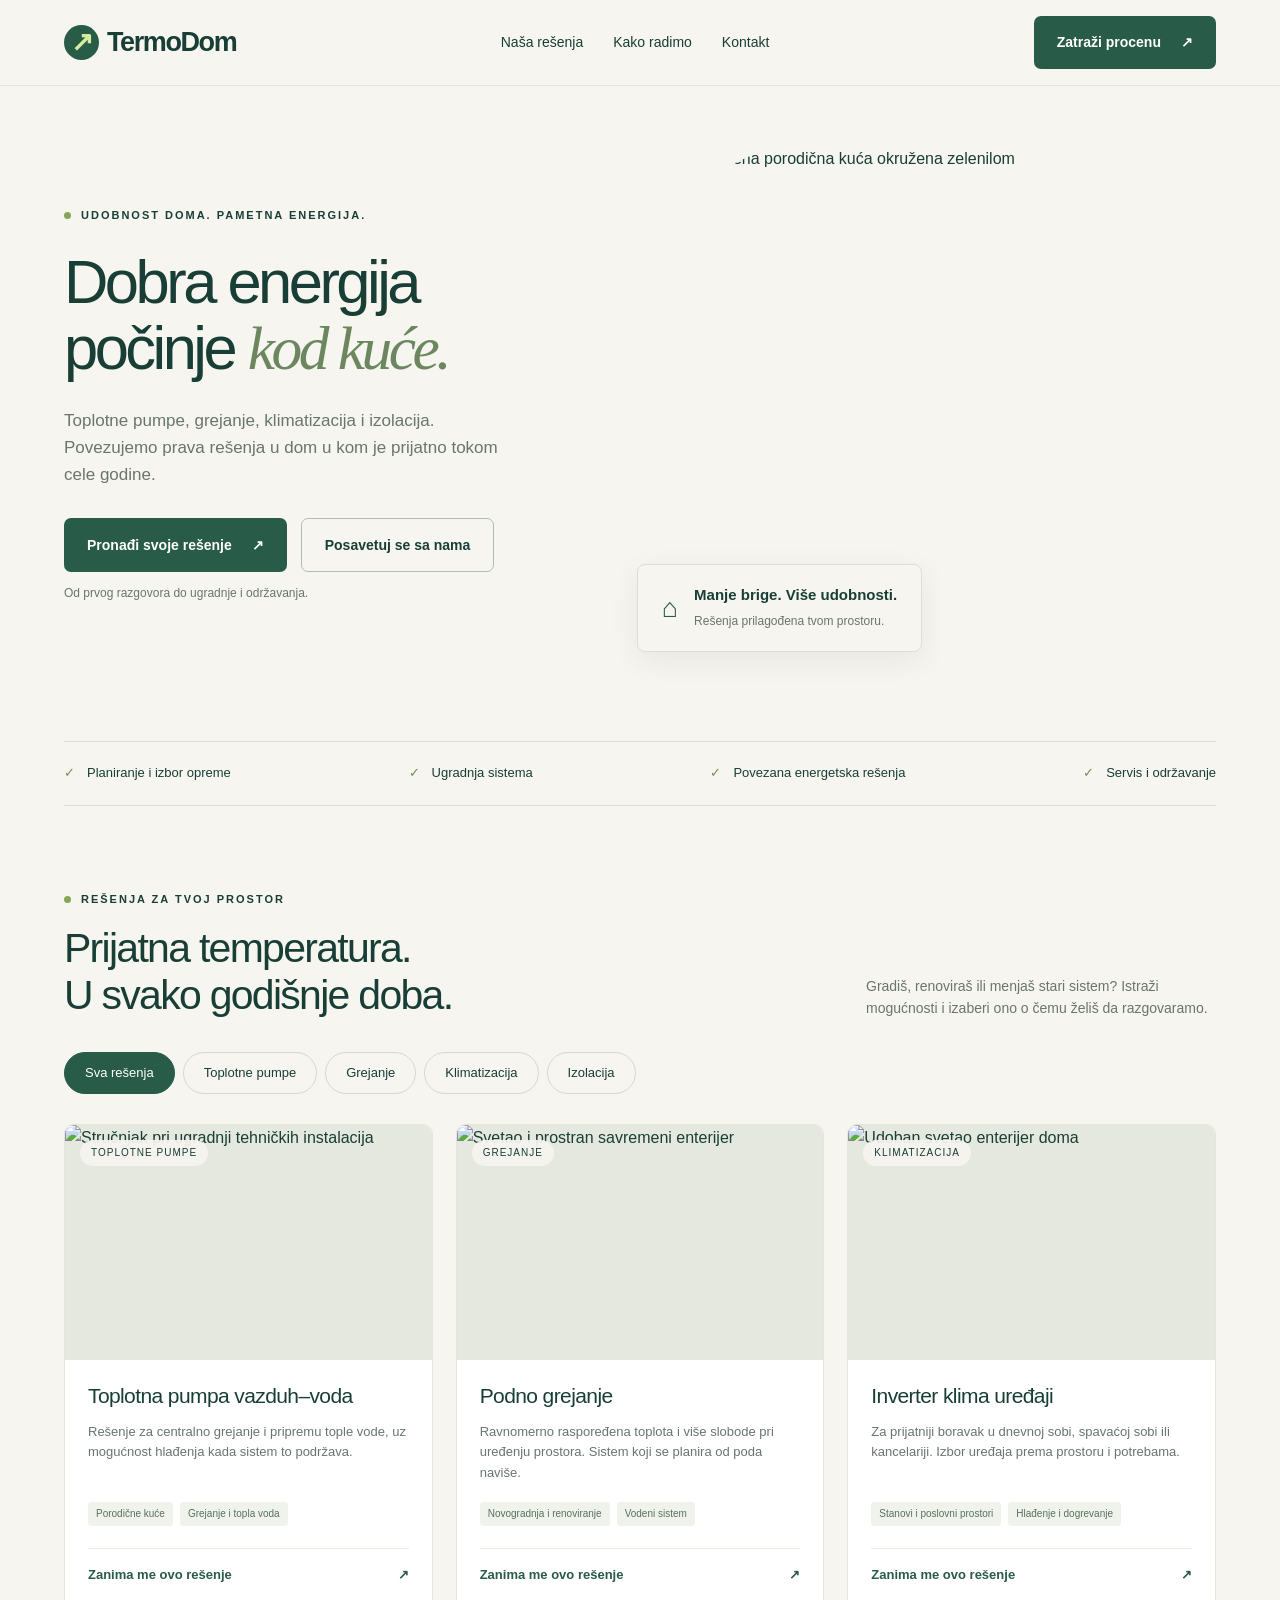
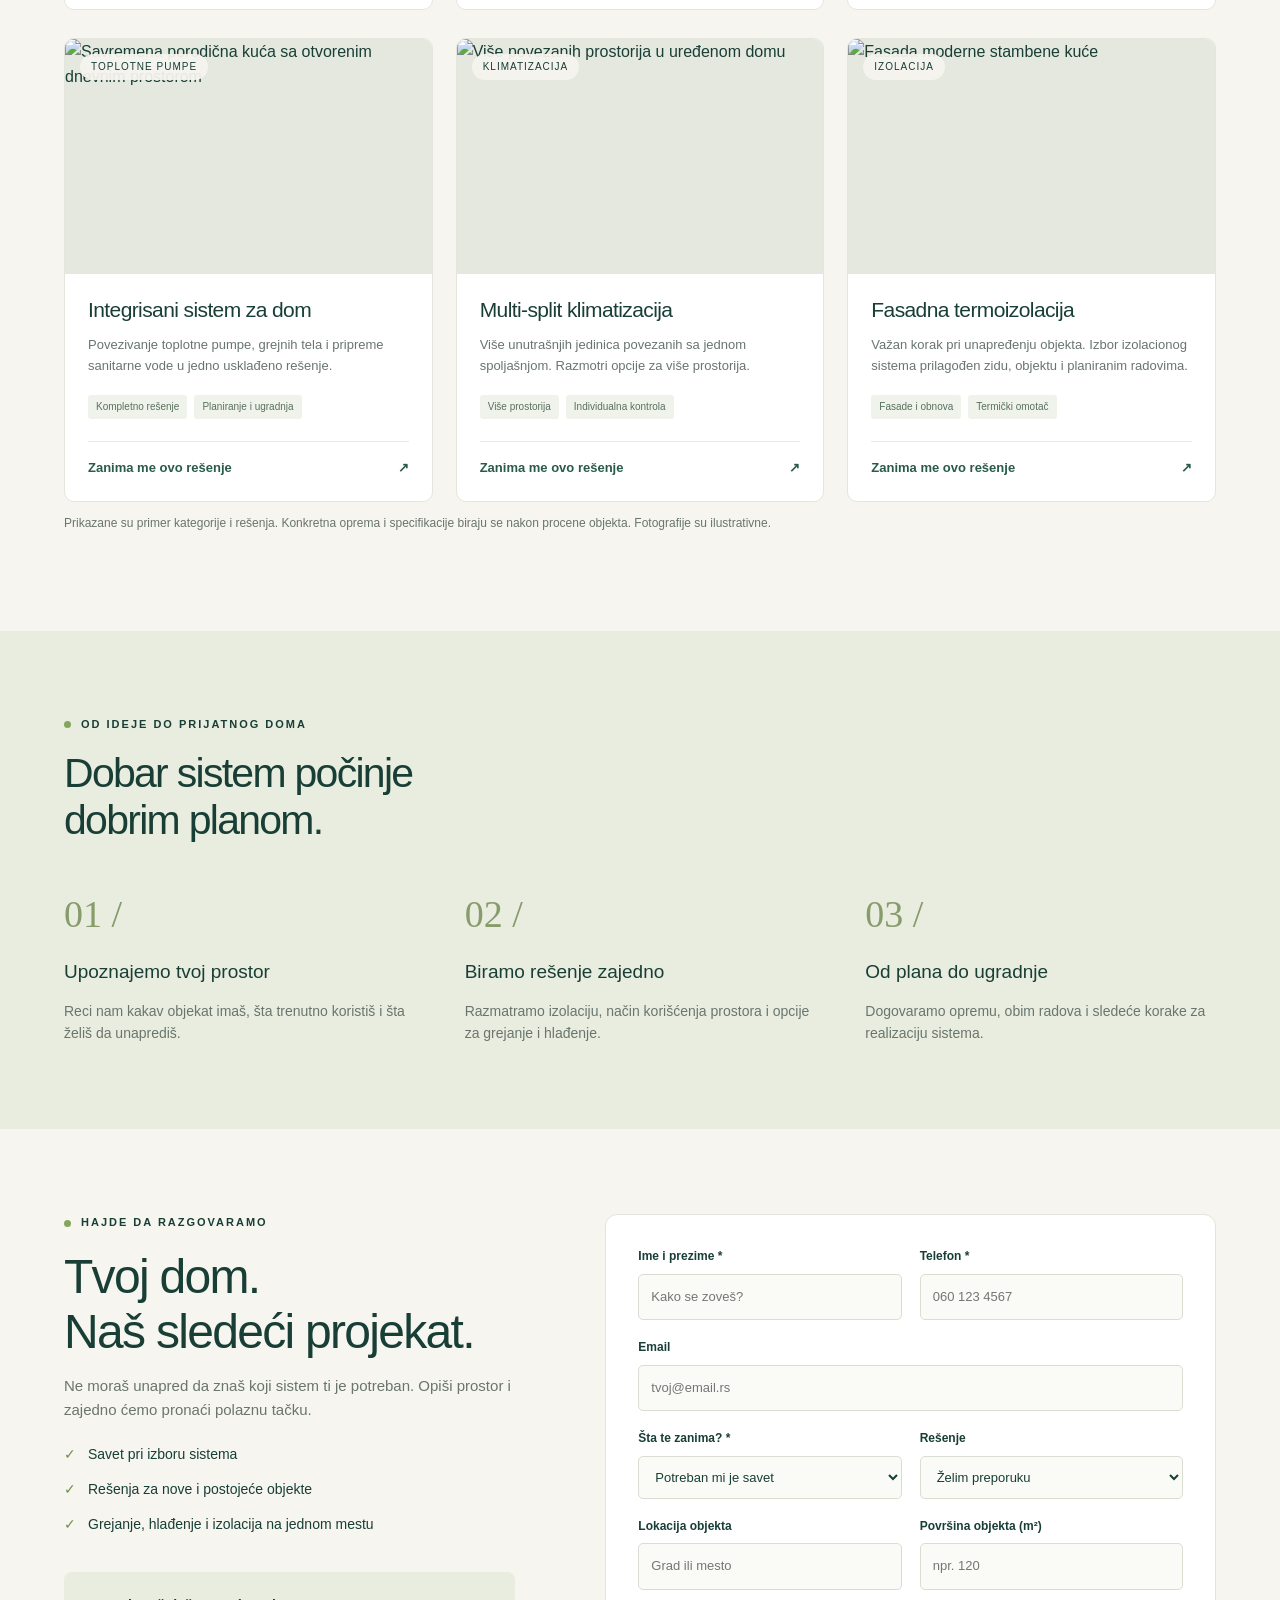
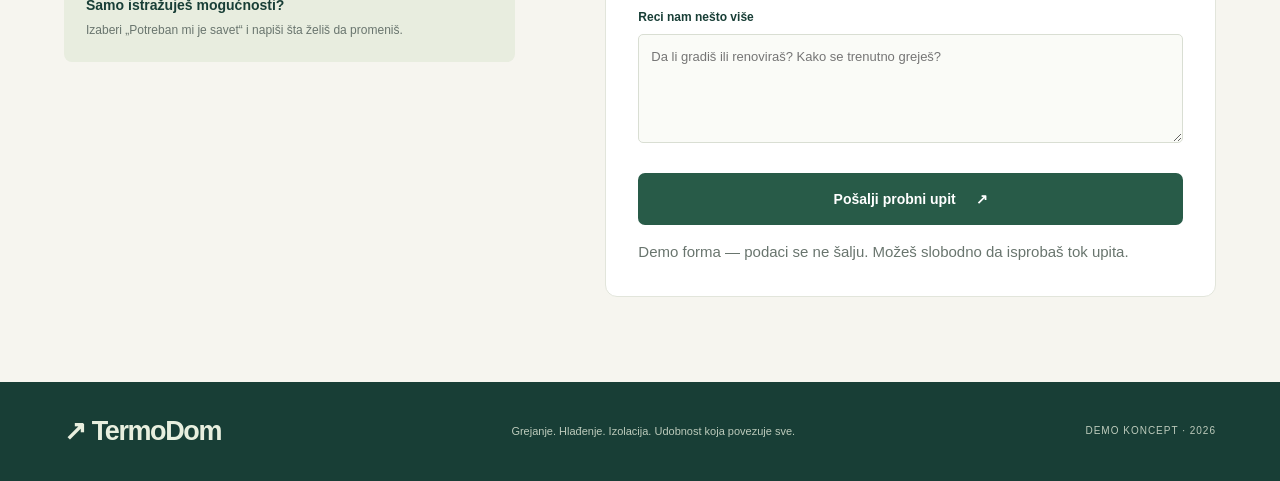
==== index.html @ 98898070 "Add files via upload" ====
<!doctype html>
<html lang="sr">
<head>
<meta charset="utf-8"><meta name="viewport" content="width=device-width,initial-scale=1">
<title>TermoDom — Dobra energija počinje kod kuće</title>
<style>
:root{--ink:#183e36;--green:#285b48;--lime:#d5ed9c;--cream:#f6f5ef;--muted:#69756e}*{box-sizing:border-box}html{scroll-behavior:smooth;scroll-padding-top:90px}body{margin:0;background:var(--cream);color:var(--ink);font-family:Arial,sans-serif;line-height:1.6}button,input,select,textarea{font:inherit}a{color:inherit;text-decoration:none}.wrap{width:min(1240px,90%);margin:auto}header{background:var(--cream);position:sticky;top:0;z-index:10;border-bottom:1px solid #183e3614}.nav{height:85px;display:flex;align-items:center;justify-content:space-between;gap:24px}.logo{font-size:27px;font-weight:800;letter-spacing:-1.4px}.logo span{display:inline-flex;background:var(--green);color:var(--lime);width:35px;height:35px;border-radius:50%;align-items:center;justify-content:center;margin-right:8px}nav{display:flex;gap:30px;font-size:14px}.btn{display:inline-flex;align-items:center;justify-content:center;gap:20px;border:0;background:var(--green);color:white;padding:15px 23px;border-radius:7px;font-weight:600;font-size:14px;cursor:pointer}.btn.light{background:var(--lime);color:var(--ink)}.btn.outline{background:transparent;border:1px solid #abc0b3;color:var(--ink)}.hero{display:grid;grid-template-columns:1fr 1.05fr;gap:70px;align-items:center;padding:60px 0 65px}.eyebrow{text-transform:uppercase;font-size:11px;font-weight:700;letter-spacing:2px;display:flex;align-items:center;gap:10px}.eyebrow:before{content:'';width:7px;height:7px;background:#84a65a;border-radius:50%}h1{font-size:clamp(44px,4.8vw,69px);line-height:1.07;letter-spacing:-3.5px;font-weight:500;margin:25px 0}h1 em{font-family:Georgia,serif;font-weight:400;color:#6c8760}p{color:var(--muted)}.lead{font-size:17px;max-width:440px;margin-bottom:29px}.actions{display:flex;gap:14px;flex-wrap:wrap}.small{font-size:12px}.hero-photo{position:relative}.hero-photo>img{width:100%;height:530px;object-fit:cover;border-radius:140px 10px 10px 10px;display:block}.photo-note{position:absolute;bottom:24px;left:-25px;background:var(--cream);border:1px solid #ddd;padding:18px 24px;border-radius:8px;box-shadow:0 8px 30px #0001;display:flex;gap:16px;align-items:center}.photo-note b{display:block;font-size:15px}.photo-note span{font-size:12px;color:var(--muted)}.seal{font-size:27px;color:var(--green)}.trust{border-top:1px solid #daddd3;border-bottom:1px solid #daddd3;padding:21px 0;display:flex;justify-content:space-between;gap:15px;font-size:13px}.trust span{display:flex;gap:12px;align-items:center}.trust i{font-style:normal;color:#709052}section{padding:85px 0}.section-head{display:flex;justify-content:space-between;align-items:end;gap:25px;margin-bottom:32px}h2{font-size:clamp(31px,3.2vw,44px);font-weight:500;line-height:1.15;letter-spacing:-1.7px;margin:17px 0 0}.section-head p{max-width:350px;font-size:14px;margin:0}.tabs{display:flex;gap:8px;flex-wrap:wrap;margin:30px 0}.tab{border:1px solid #d5dacf;background:transparent;border-radius:30px;padding:10px 20px;cursor:pointer;color:var(--ink);font-size:13px}.tab.active{background:var(--green);color:white;border-color:var(--green)}.grid{display:grid;grid-template-columns:repeat(3,1fr);gap:23px}.card{background:white;border:1px solid #e4e6dd;border-radius:10px;overflow:hidden;display:flex;flex-direction:column}.card[hidden]{display:none}.product-photo{height:235px;position:relative;background:#e5e8df}.product-photo img{width:100%;height:100%;object-fit:cover}.badge{position:absolute;top:15px;left:15px;background:#f6f5efee;padding:5px 11px;border-radius:20px;font-size:10px;text-transform:uppercase;letter-spacing:1px}.card-body{padding:23px;display:flex;flex:1;flex-direction:column}.card h3{font-size:21px;font-weight:500;line-height:1.25;margin:0 0 12px;letter-spacing:-.6px}.card p{font-size:13px;margin:0 0 18px}.tags{display:flex;gap:7px;flex-wrap:wrap;margin-top:auto;margin-bottom:22px}.tags span{font-size:10px;background:#f0f3eb;padding:4px 8px;border-radius:3px;color:#58705d}.pick{border:0;border-top:1px solid #e9ece3;background:none;color:var(--green);padding:16px 0 0;text-align:left;font-size:13px;font-weight:bold;cursor:pointer;display:flex;justify-content:space-between}.process{background:#e9eddf}.steps{display:grid;grid-template-columns:repeat(3,1fr);gap:50px;margin-top:40px}.step .number{font-family:Georgia,serif;font-size:38px;color:#879b6b}.step h3{font-size:19px;font-weight:500;margin:12px 0}.step p{font-size:14px;margin:0}.inquiry{display:grid;grid-template-columns:.85fr 1.15fr;gap:90px}.inquiry h2{font-size:48px}.inquiry p{font-size:15px}.checklist{padding:0;list-style:none;font-size:14px;line-height:2.5}.checklist li:before{content:'✓';margin-right:12px;color:#6d8f44}.contact-box{background:#e8eddf;padding:22px;border-radius:8px;margin-top:30px;font-size:14px}.contact-box b{display:block}.contact-box p{font-size:12px;margin:4px 0 0}form{background:white;border:1px solid #e2e5db;border-radius:12px;padding:32px}.fields{display:grid;grid-template-columns:1fr 1fr;gap:18px}.field.full{grid-column:1/-1}label{display:block;font-size:12px;font-weight:bold;margin-bottom:7px}input,select,textarea{width:100%;padding:12px;border:1px solid #d9ded3;background:#fafbf7;border-radius:5px;color:var(--ink);font-size:13px}textarea{resize:vertical}input:focus,select:focus,textarea:focus{outline:2px solid #8ca46d;outline-offset:2px}form .btn{width:100%;margin-top:22px}form .small{color:var(--muted);margin-bottom:0}#result{padding:12px;background:#e9f2df;border-radius:6px;font-size:13px;margin-top:16px}footer{background:var(--ink);color:#e8efdf;padding:28px 0}footer .wrap{display:flex;align-items:center;justify-content:space-between;gap:20px}footer p{color:#bdcbbc;font-size:11px;margin:0}.demo{font-size:10px;text-transform:uppercase;letter-spacing:1px;color:#bdcbbc}a:focus-visible,button:focus-visible{outline:3px solid #92b85b;outline-offset:4px}@media(min-width:1000px){.card:nth-child(n+4){margin-top:5px}}@media(max-width:900px){nav{gap:16px}.hero{gap:35px}.hero-photo>img{height:470px}h1{letter-spacing:-2px}.grid{grid-template-columns:repeat(2,1fr)}.inquiry{gap:35px}.trust{flex-wrap:wrap}.inquiry h2{font-size:38px}}@media(max-width:620px){.nav{height:72px}.nav>.btn{padding:10px 13px;font-size:11px}nav{display:none}.logo{font-size:23px}.logo span{width:29px;height:29px}.hero{grid-template-columns:1fr;padding:35px 0;gap:28px}h1{font-size:49px;margin:20px 0}.lead{font-size:15px}.hero-photo>img{height:330px;border-radius:75px 8px 8px 8px}.photo-note{left:12px;bottom:14px;padding:12px 17px}.trust{font-size:11px;gap:12px}.trust span{width:46%;gap:5px}section{padding:54px 0}.section-head{display:block}.section-head p{margin-top:18px}.grid{grid-template-columns:1fr}.product-photo{height:245px}.steps{grid-template-columns:1fr;gap:20px;margin-top:25px}.step{border-top:1px solid #cdd6c1;padding-top:15px}.step h3{margin:3px 0}.inquiry{grid-template-columns:1fr;gap:25px}.inquiry h2{font-size:39px}form{padding:22px}.fields{grid-template-columns:1fr}.field.full{grid-column:auto}footer .wrap{align-items:start;flex-direction:column}.tab{padding:8px 13px;font-size:12px}}
</style>
</head>
<body>
<header><div class="wrap nav"><a class="logo" href="#"><span>↗</span>TermoDom</a><nav aria-label="Glavna navigacija"><a href="#resenja">Naša rešenja</a><a href="#proces">Kako radimo</a><a href="#upit">Kontakt</a></nav><a class="btn" href="#upit">Zatraži procenu <span>↗</span></a></div></header>
<main>
<div class="wrap"><div class="hero"><div><div class="eyebrow">Udobnost doma. Pametna energija.</div><h1>Dobra energija<br>počinje <em>kod kuće.</em></h1><p class="lead">Toplotne pumpe, grejanje, klimatizacija i izolacija. Povezujemo prava rešenja u dom u kom je prijatno tokom cele godine.</p><div class="actions"><a class="btn" href="#resenja">Pronađi svoje rešenje <span>↗</span></a><a class="btn outline" href="#upit">Posavetuj se sa nama</a></div><p class="small">Od prvog razgovora do ugradnje i održavanja.</p></div><div class="hero-photo"><img src="https://images.unsplash.com/photo-1600596542815-ffad4c1539a9?auto=format&fit=crop&w=1400&q=85" alt="Savremena porodična kuća okružena zelenilom" fetchpriority="high"><div class="photo-note"><div class="seal">⌂</div><div><b>Manje brige. Više udobnosti.</b><span>Rešenja prilagođena tvom prostoru.</span></div></div></div></div><div class="trust"><span><i>✓</i> Planiranje i izbor opreme</span><span><i>✓</i> Ugradnja sistema</span><span><i>✓</i> Povezana energetska rešenja</span><span><i>✓</i> Servis i održavanje</span></div></div>
<section id="resenja" class="wrap"><div class="section-head"><div><div class="eyebrow">Rešenja za tvoj prostor</div><h2>Prijatna temperatura.<br>U svako godišnje doba.</h2></div><p>Gradiš, renoviraš ili menjaš stari sistem? Istraži mogućnosti i izaberi ono o čemu želiš da razgovaramo.</p></div><div class="tabs" role="group" aria-label="Filtriraj rešenja"><button class="tab active" data-filter="all" aria-pressed="true">Sva rešenja</button><button class="tab" data-filter="Toplotne pumpe" aria-pressed="false">Toplotne pumpe</button><button class="tab" data-filter="Grejanje" aria-pressed="false">Grejanje</button><button class="tab" data-filter="Klimatizacija" aria-pressed="false">Klimatizacija</button><button class="tab" data-filter="Izolacija" aria-pressed="false">Izolacija</button></div><div class="grid" id="products"></div><p class="small">Prikazane su primer kategorije i rešenja. Konkretna oprema i specifikacije biraju se nakon procene objekta. Fotografije su ilustrativne.</p></section>
<section class="process" id="proces"><div class="wrap"><div class="eyebrow">Od ideje do prijatnog doma</div><h2>Dobar sistem počinje<br>dobrim planom.</h2><div class="steps"><div class="step"><div class="number">01 /</div><h3>Upoznajemo tvoj prostor</h3><p>Reci nam kakav objekat imaš, šta trenutno koristiš i šta želiš da unaprediš.</p></div><div class="step"><div class="number">02 /</div><h3>Biramo rešenje zajedno</h3><p>Razmatramo izolaciju, način korišćenja prostora i opcije za grejanje i hlađenje.</p></div><div class="step"><div class="number">03 /</div><h3>Od plana do ugradnje</h3><p>Dogovaramo opremu, obim radova i sledeće korake za realizaciju sistema.</p></div></div></div></section>
<section id="upit" class="wrap inquiry"><div><div class="eyebrow">Hajde da razgovaramo</div><h2>Tvoj dom.<br>Naš sledeći projekat.</h2><p>Ne moraš unapred da znaš koji sistem ti je potreban. Opiši prostor i zajedno ćemo pronaći polaznu tačku.</p><ul class="checklist"><li>Savet pri izboru sistema</li><li>Rešenja za nove i postojeće objekte</li><li>Grejanje, hlađenje i izolacija na jednom mestu</li></ul><div class="contact-box"><b>Samo istražuješ mogućnosti?</b><p>Izaberi „Potreban mi je savet“ i napiši šta želiš da promeniš.</p></div></div><form id="inquiry-form"><div class="fields"><div class="field"><label for="name">Ime i prezime *</label><input id="name" name="name" autocomplete="name" placeholder="Kako se zoveš?" required></div><div class="field"><label for="phone">Telefon *</label><input id="phone" name="phone" type="tel" autocomplete="tel" placeholder="060 123 4567" required></div><div class="field full"><label for="email">Email</label><input id="email" name="email" type="email" autocomplete="email" placeholder="tvoj@email.rs"></div><div class="field"><label for="category">Šta te zanima? *</label><select id="category" required><option value="Savet">Potreban mi je savet</option>Toplotne pumpe</option><option>Grejanje</option><option>Klimatizacija</option><option>Izolacija</option></select></div><div class="field"><label for="product">Rešenje</label><select id="product"><option value="">Želim preporuku</option></select></div><div class="field"><label for="location">Lokacija objekta</label><input id="location" placeholder="Grad ili mesto" autocomplete="address-level2"></div><div class="field"><label for="area">Površina objekta (m²)</label><input id="area" type="number" min="1" placeholder="npr. 120"></div><div class="field full"><label for="message">Reci nam nešto više</label><textarea id="message" rows="4" placeholder="Da li gradiš ili renoviraš? Kako se trenutno greješ?"></textarea></div></div><button class="btn" type="submit">Pošalji probni upit <span>↗</span></button><p class="small">Demo forma — podaci se ne šalju. Možeš slobodno da isprobaš tok upita.</p><div id="result" role="status" hidden></div></form></section>
</main><footer><div class="wrap"><div class="logo">↗ TermoDom</div><p>Grejanje. Hlađenje. Izolacija. Udobnost koja povezuje sve.</p><span class="demo">Demo koncept · 2026</span></div></footer>
<script>
const products=[
{category:'Toplotne pumpe',name:'Toplotna pumpa vazduh–voda',desc:'Rešenje za centralno grejanje i pripremu tople vode, uz mogućnost hlađenja kada sistem to podržava.',tags:['Porodične kuće','Grejanje i topla voda'],img:'photo-1621905251189-08b45d6a269e',alt:'Stručnjak pri ugradnji tehničkih instalacija'},
{category:'Grejanje',name:'Podno grejanje',desc:'Ravnomerno raspoređena toplota i više slobode pri uređenju prostora. Sistem koji se planira od poda naviše.',tags:['Novogradnja i renoviranje','Vodeni sistem'],img:'photo-1503387762-592deb58ef4e',alt:'Svetao i prostran savremeni enterijer'},
{category:'Klimatizacija',name:'Inverter klima uređaji',desc:'Za prijatniji boravak u dnevnoj sobi, spavaćoj sobi ili kancelariji. Izbor uređaja prema prostoru i potrebama.',tags:['Stanovi i poslovni prostori','Hlađenje i dogrevanje'],img:'photo-1631545806609-22d7bdb05554',alt:'Udoban svetao enterijer doma'},
{category:'Toplotne pumpe',name:'Integrisani sistem za dom',desc:'Povezivanje toplotne pumpe, grejnih tela i pripreme sanitarne vode u jedno usklađeno rešenje.',tags:['Kompletno rešenje','Planiranje i ugradnja'],img:'photo-1600607687920-4e2a09cf159d',alt:'Savremena porodična kuća sa otvorenim dnevnim prostorom'},
{category:'Klimatizacija',name:'Multi-split klimatizacija',desc:'Više unutrašnjih jedinica povezanih sa jednom spoljašnjom. Razmotri opcije za više prostorija.',tags:['Više prostorija','Individualna kontrola'],img:'photo-1600210492486-724fe5c67fb0',alt:'Više povezanih prostorija u uređenom domu'},
{category:'Izolacija',name:'Fasadna termoizolacija',desc:'Važan korak pri unapređenju objekta. Izbor izolacionog sistema prilagođen zidu, objektu i planiranim radovima.',tags:['Fasade i obnova','Termički omotač'],img:'photo-1600596542815-ffad4c1539a9',alt:'Fasada moderne stambene kuće'}];
const grid=document.querySelector('#products'),category=document.querySelector('#category'),product=document.querySelector('#product');
grid.innerHTML=products.map((p,i)=>`<article class="card" data-category="${p.category}"><div class="product-photo"><img src="https://images.unsplash.com/${p.img}?auto=format&fit=crop&w=800&q=80" loading="lazy" alt="${p.alt}"><span class="badge">${p.category}</span></div><div class="card-body"><h3>${p.name}</h3><p>${p.desc}</p><div class="tags">${p.tags.map(t=>`<span>${t}</span>`).join('')}</div><button class="pick" data-index="${i}">Zanima me ovo rešenje <span>↗</span></button></div></article>`).join('');
function updateProducts(){product.innerHTML='<option value="">Želim preporuku</option>';products.filter(p=>p.category===category.value).forEach(p=>product.add(new Option(p.name,p.name)));document.querySelector('#result').hidden=true}
category.addEventListener('change',updateProducts);
document.querySelectorAll('.tab').forEach(tab=>tab.addEventListener('click',()=>{document.querySelectorAll('.tab').forEach(t=>{t.classList.toggle('active',t===tab);t.setAttribute('aria-pressed',String(t===tab))});document.querySelectorAll('.card').forEach(c=>c.hidden=tab.dataset.filter!=='all'&&c.dataset.category!==tab.dataset.filter)}));
grid.addEventListener('click',e=>{const b=e.target.closest('.pick');if(!b)return;const p=products[Number(b.dataset.index)];category.value=p.category;updateProducts();product.value=p.name;document.querySelector('#upit').scrollIntoView({behavior:'smooth'});document.querySelector('#name').focus({preventScroll:true})});
document.querySelector('#inquiry-form').addEventListener('submit',e=>{e.preventDefault();const result=document.querySelector('#result');result.textContent=`Probni upit je spreman za: ${product.value||category.options[category.selectedIndex].text}. Ovo je demonstracija — podaci nisu poslati. U sledećem koraku povezujemo formu sa prijemom upita.`;result.hidden=false});
</script>
</body></html>
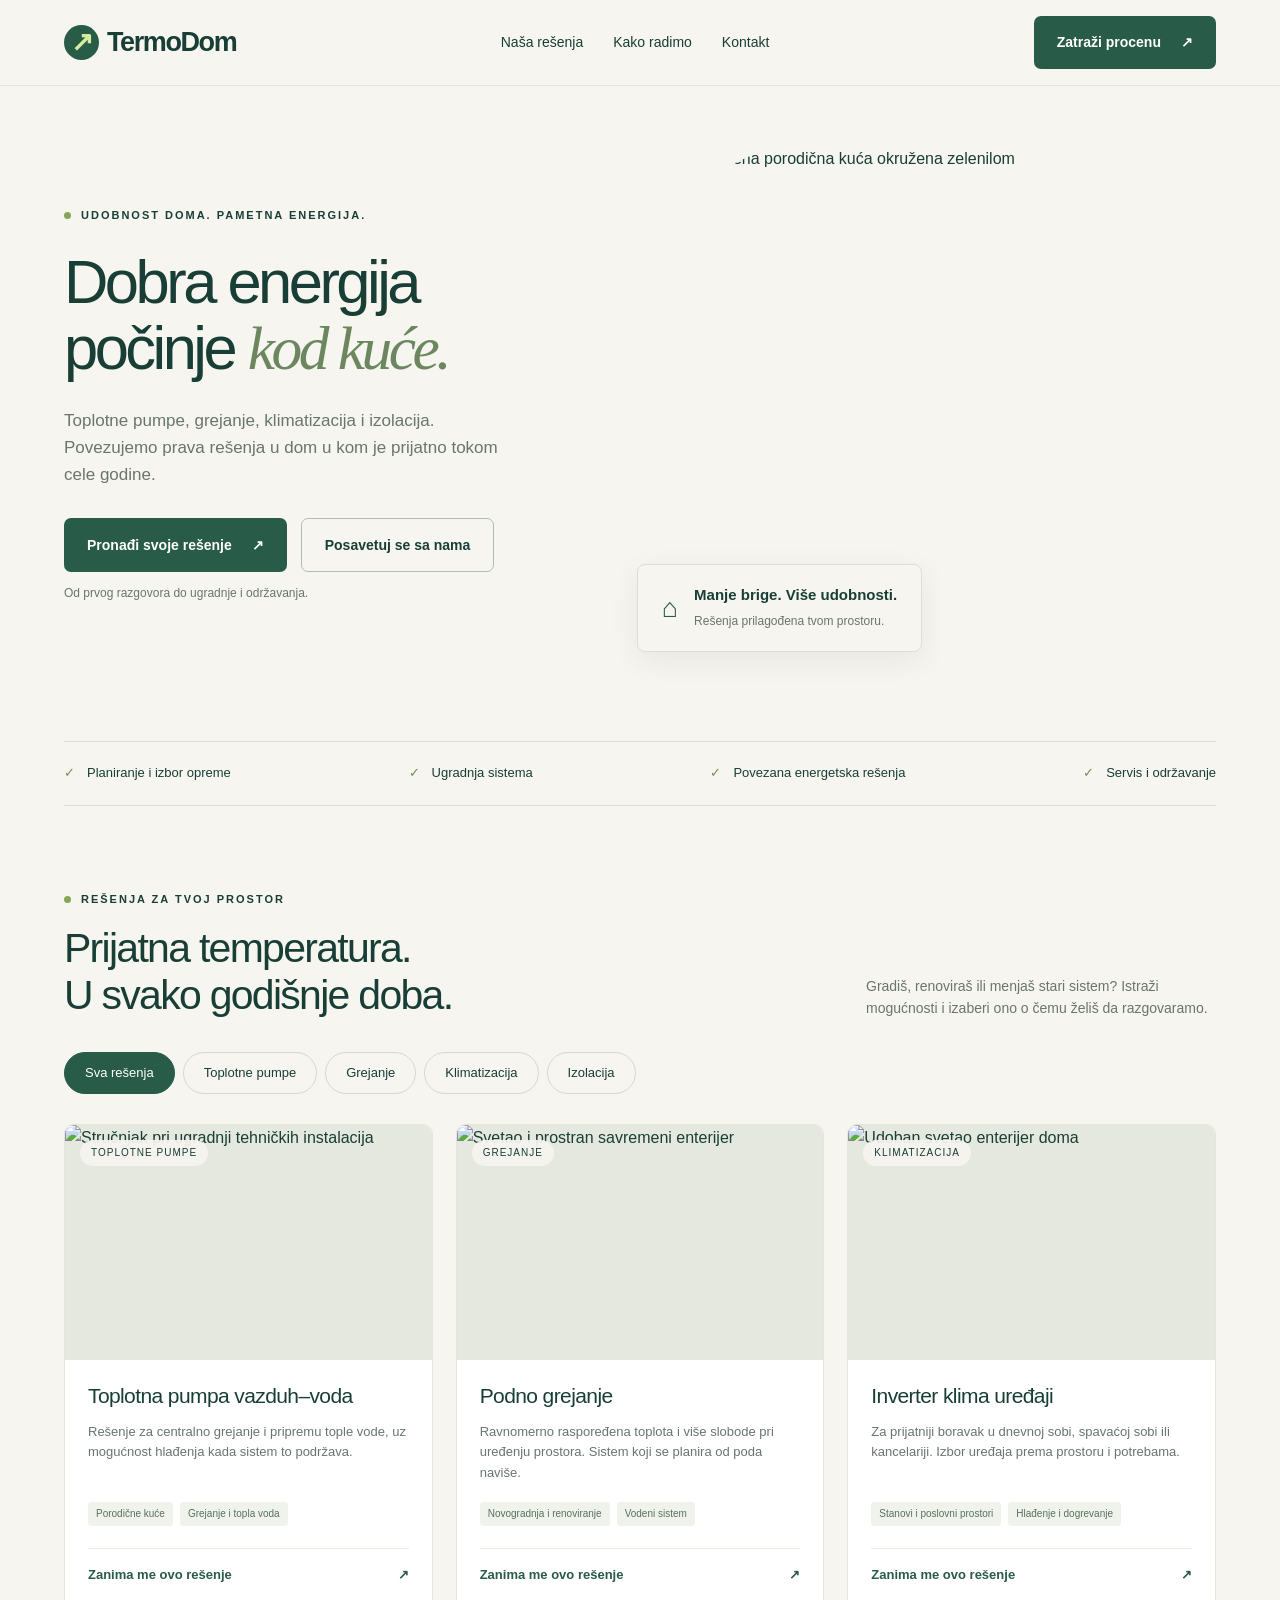
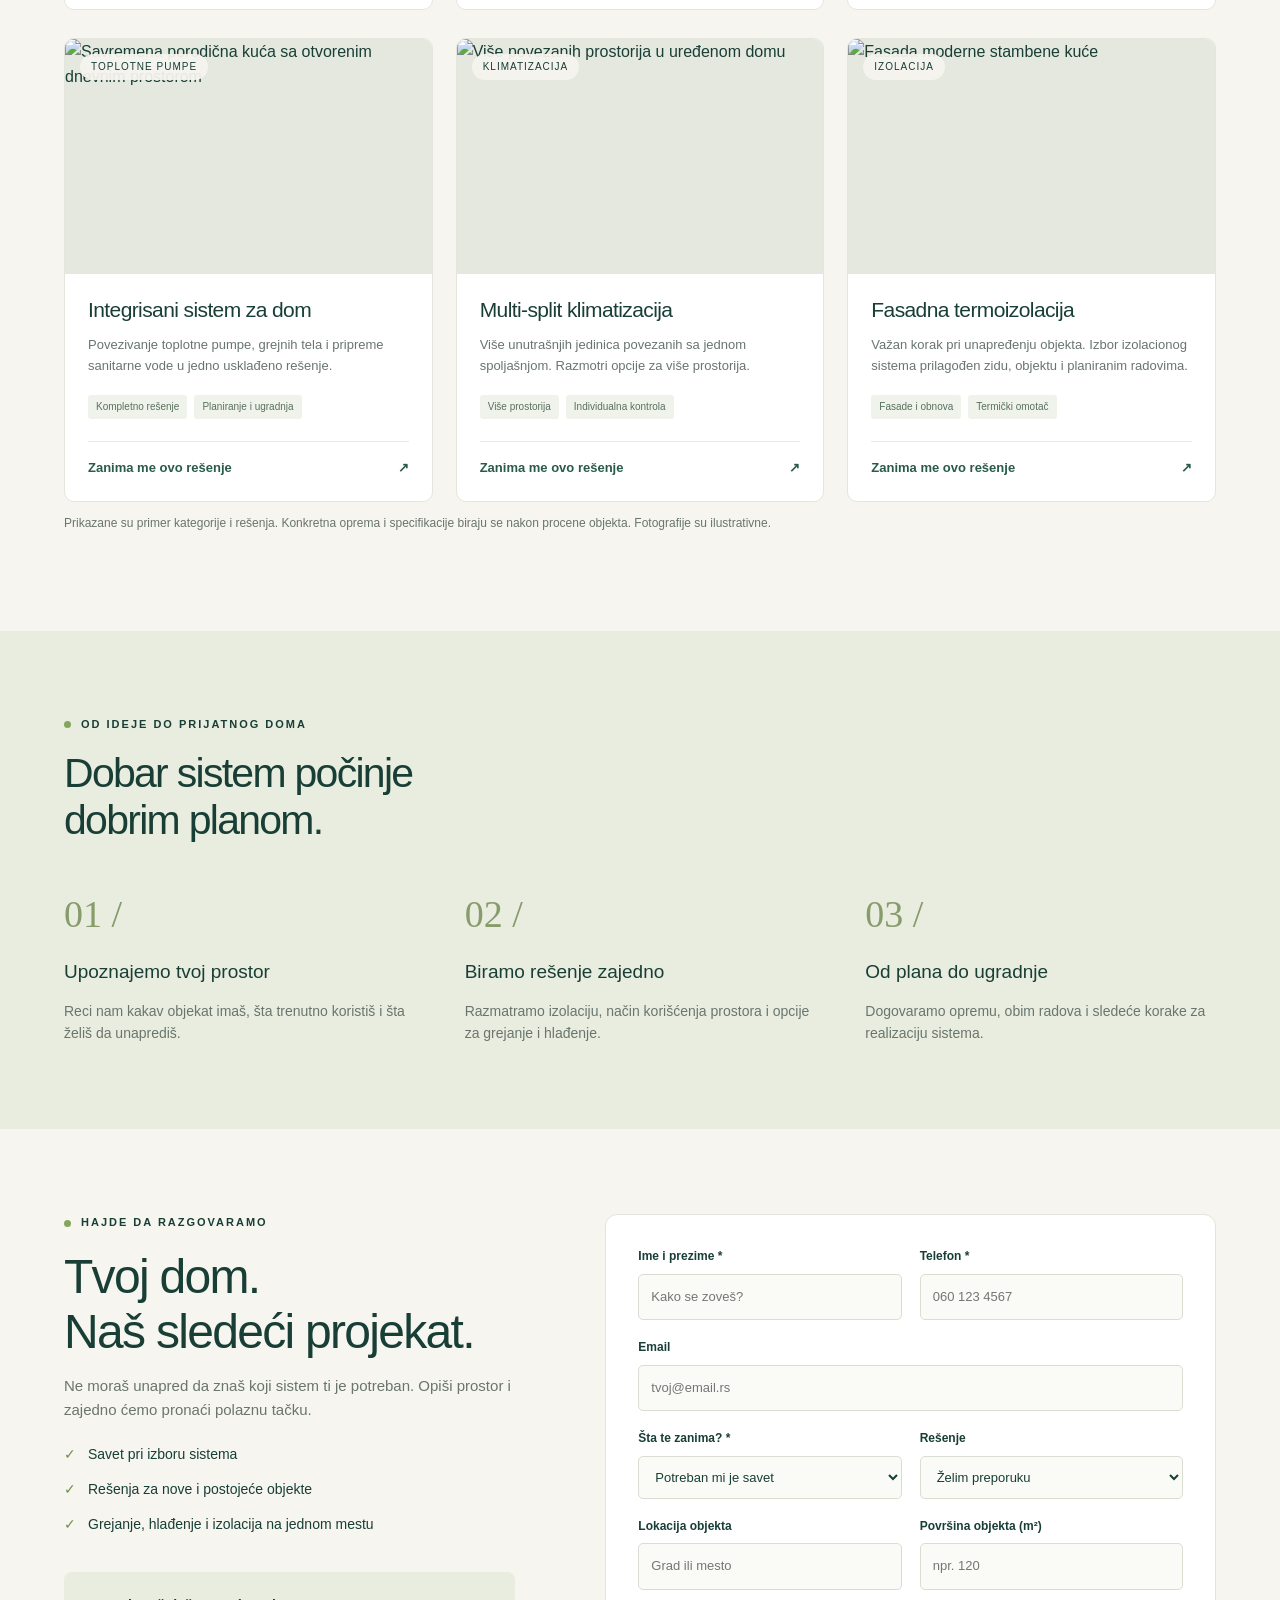
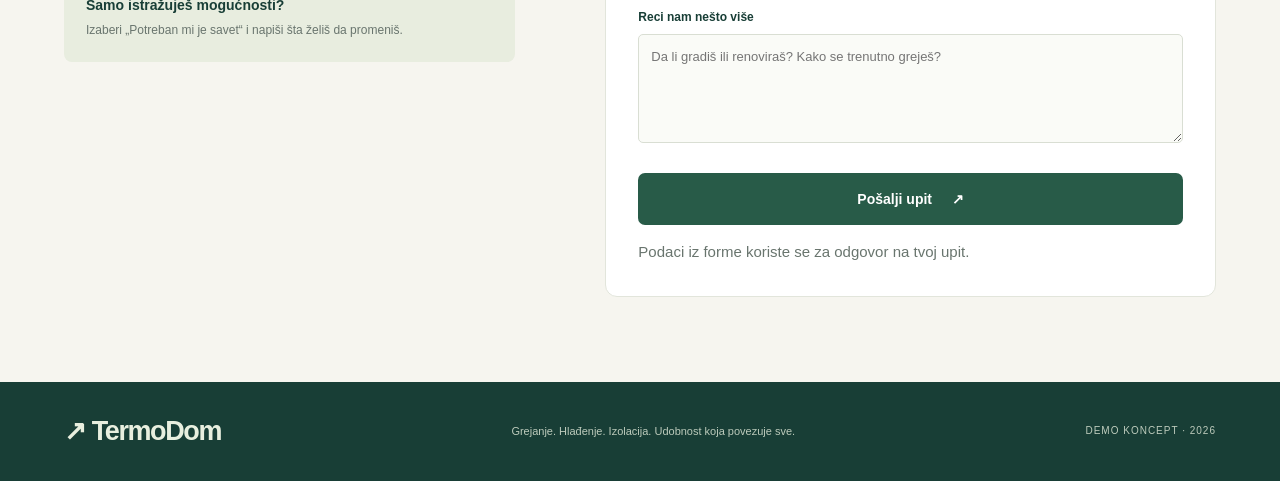
==== commit 9bdf93a0: "Add files via upload" ====
--- a/index.html
+++ b/index.html
@@ -13,7 +13,7 @@
 <div class="wrap"><div class="hero"><div><div class="eyebrow">Udobnost doma. Pametna energija.</div><h1>Dobra energija<br>počinje <em>kod kuće.</em></h1><p class="lead">Toplotne pumpe, grejanje, klimatizacija i izolacija. Povezujemo prava rešenja u dom u kom je prijatno tokom cele godine.</p><div class="actions"><a class="btn" href="#resenja">Pronađi svoje rešenje <span>↗</span></a><a class="btn outline" href="#upit">Posavetuj se sa nama</a></div><p class="small">Od prvog razgovora do ugradnje i održavanja.</p></div><div class="hero-photo"><img src="https://images.unsplash.com/photo-1600596542815-ffad4c1539a9?auto=format&fit=crop&w=1400&q=85" alt="Savremena porodična kuća okružena zelenilom" fetchpriority="high"><div class="photo-note"><div class="seal">⌂</div><div><b>Manje brige. Više udobnosti.</b><span>Rešenja prilagođena tvom prostoru.</span></div></div></div></div><div class="trust"><span><i>✓</i> Planiranje i izbor opreme</span><span><i>✓</i> Ugradnja sistema</span><span><i>✓</i> Povezana energetska rešenja</span><span><i>✓</i> Servis i održavanje</span></div></div>
 <section id="resenja" class="wrap"><div class="section-head"><div><div class="eyebrow">Rešenja za tvoj prostor</div><h2>Prijatna temperatura.<br>U svako godišnje doba.</h2></div><p>Gradiš, renoviraš ili menjaš stari sistem? Istraži mogućnosti i izaberi ono o čemu želiš da razgovaramo.</p></div><div class="tabs" role="group" aria-label="Filtriraj rešenja"><button class="tab active" data-filter="all" aria-pressed="true">Sva rešenja</button><button class="tab" data-filter="Toplotne pumpe" aria-pressed="false">Toplotne pumpe</button><button class="tab" data-filter="Grejanje" aria-pressed="false">Grejanje</button><button class="tab" data-filter="Klimatizacija" aria-pressed="false">Klimatizacija</button><button class="tab" data-filter="Izolacija" aria-pressed="false">Izolacija</button></div><div class="grid" id="products"></div><p class="small">Prikazane su primer kategorije i rešenja. Konkretna oprema i specifikacije biraju se nakon procene objekta. Fotografije su ilustrativne.</p></section>
 <section class="process" id="proces"><div class="wrap"><div class="eyebrow">Od ideje do prijatnog doma</div><h2>Dobar sistem počinje<br>dobrim planom.</h2><div class="steps"><div class="step"><div class="number">01 /</div><h3>Upoznajemo tvoj prostor</h3><p>Reci nam kakav objekat imaš, šta trenutno koristiš i šta želiš da unaprediš.</p></div><div class="step"><div class="number">02 /</div><h3>Biramo rešenje zajedno</h3><p>Razmatramo izolaciju, način korišćenja prostora i opcije za grejanje i hlađenje.</p></div><div class="step"><div class="number">03 /</div><h3>Od plana do ugradnje</h3><p>Dogovaramo opremu, obim radova i sledeće korake za realizaciju sistema.</p></div></div></div></section>
-<section id="upit" class="wrap inquiry"><div><div class="eyebrow">Hajde da razgovaramo</div><h2>Tvoj dom.<br>Naš sledeći projekat.</h2><p>Ne moraš unapred da znaš koji sistem ti je potreban. Opiši prostor i zajedno ćemo pronaći polaznu tačku.</p><ul class="checklist"><li>Savet pri izboru sistema</li><li>Rešenja za nove i postojeće objekte</li><li>Grejanje, hlađenje i izolacija na jednom mestu</li></ul><div class="contact-box"><b>Samo istražuješ mogućnosti?</b><p>Izaberi „Potreban mi je savet“ i napiši šta želiš da promeniš.</p></div></div><form id="inquiry-form"><div class="fields"><div class="field"><label for="name">Ime i prezime *</label><input id="name" name="name" autocomplete="name" placeholder="Kako se zoveš?" required></div><div class="field"><label for="phone">Telefon *</label><input id="phone" name="phone" type="tel" autocomplete="tel" placeholder="060 123 4567" required></div><div class="field full"><label for="email">Email</label><input id="email" name="email" type="email" autocomplete="email" placeholder="tvoj@email.rs"></div><div class="field"><label for="category">Šta te zanima? *</label><select id="category" required><option value="Savet">Potreban mi je savet</option>Toplotne pumpe</option><option>Grejanje</option><option>Klimatizacija</option><option>Izolacija</option></select></div><div class="field"><label for="product">Rešenje</label><select id="product"><option value="">Želim preporuku</option></select></div><div class="field"><label for="location">Lokacija objekta</label><input id="location" placeholder="Grad ili mesto" autocomplete="address-level2"></div><div class="field"><label for="area">Površina objekta (m²)</label><input id="area" type="number" min="1" placeholder="npr. 120"></div><div class="field full"><label for="message">Reci nam nešto više</label><textarea id="message" rows="4" placeholder="Da li gradiš ili renoviraš? Kako se trenutno greješ?"></textarea></div></div><button class="btn" type="submit">Pošalji probni upit <span>↗</span></button><p class="small">Demo forma — podaci se ne šalju. Možeš slobodno da isprobaš tok upita.</p><div id="result" role="status" hidden></div></form></section>
+<section id="upit" class="wrap inquiry"><div><div class="eyebrow">Hajde da razgovaramo</div><h2>Tvoj dom.<br>Naš sledeći projekat.</h2><p>Ne moraš unapred da znaš koji sistem ti je potreban. Opiši prostor i zajedno ćemo pronaći polaznu tačku.</p><ul class="checklist"><li>Savet pri izboru sistema</li><li>Rešenja za nove i postojeće objekte</li><li>Grejanje, hlađenje i izolacija na jednom mestu</li></ul><div class="contact-box"><b>Samo istražuješ mogućnosti?</b><p>Izaberi „Potreban mi je savet“ i napiši šta želiš da promeniš.</p></div></div><form id="inquiry-form" action="https://api.web3forms.com/submit" method="POST"><input type="hidden" name="access_key" value="0b4a48eb-df00-45ec-9954-5230d7d78b99"><input type="hidden" name="subject" value="Novi upit — TermoDom"><input type="hidden" name="from_name" value="TermoDom sajt"><input type="checkbox" name="botcheck" style="display:none" tabindex="-1" autocomplete="off" aria-hidden="true"><div class="fields"><div class="field"><label for="name">Ime i prezime *</label><input id="name" name="name" autocomplete="name" placeholder="Kako se zoveš?" required></div><div class="field"><label for="phone">Telefon *</label><input id="phone" name="phone" type="tel" autocomplete="tel" placeholder="060 123 4567" required></div><div class="field full"><label for="email">Email</label><input id="email" name="email" type="email" autocomplete="email" placeholder="tvoj@email.rs"></div><div class="field"><label for="category">Šta te zanima? *</label><select id="category" name="category" required><option value="Savet">Potreban mi je savet</option>Toplotne pumpe</option><option>Grejanje</option><option>Klimatizacija</option><option>Izolacija</option></select></div><div class="field"><label for="product">Rešenje</label><select id="product" name="product"><option value="">Želim preporuku</option></select></div><div class="field"><label for="location">Lokacija objekta</label><input id="location" name="location" placeholder="Grad ili mesto" autocomplete="address-level2"></div><div class="field"><label for="area">Površina objekta (m²)</label><input id="area" name="area" type="number" min="1" placeholder="npr. 120"></div><div class="field full"><label for="message">Reci nam nešto više</label><textarea id="message" name="message" rows="4" placeholder="Da li gradiš ili renoviraš? Kako se trenutno greješ?"></textarea></div></div><button class="btn" type="submit">Pošalji upit <span>↗</span></button><p class="small">Podaci iz forme koriste se za odgovor na tvoj upit.</p><div id="result" role="status" hidden></div></form></section>
 </main><footer><div class="wrap"><div class="logo">↗ TermoDom</div><p>Grejanje. Hlađenje. Izolacija. Udobnost koja povezuje sve.</p><span class="demo">Demo koncept · 2026</span></div></footer>
 <script>
 const products=[
@@ -29,6 +29,13 @@
 category.addEventListener('change',updateProducts);
 document.querySelectorAll('.tab').forEach(tab=>tab.addEventListener('click',()=>{document.querySelectorAll('.tab').forEach(t=>{t.classList.toggle('active',t===tab);t.setAttribute('aria-pressed',String(t===tab))});document.querySelectorAll('.card').forEach(c=>c.hidden=tab.dataset.filter!=='all'&&c.dataset.category!==tab.dataset.filter)}));
 grid.addEventListener('click',e=>{const b=e.target.closest('.pick');if(!b)return;const p=products[Number(b.dataset.index)];category.value=p.category;updateProducts();product.value=p.name;document.querySelector('#upit').scrollIntoView({behavior:'smooth'});document.querySelector('#name').focus({preventScroll:true})});
-document.querySelector('#inquiry-form').addEventListener('submit',e=>{e.preventDefault();const result=document.querySelector('#result');result.textContent=`Probni upit je spreman za: ${product.value||category.options[category.selectedIndex].text}. Ovo je demonstracija — podaci nisu poslati. U sledećem koraku povezujemo formu sa prijemom upita.`;result.hidden=false});
+document.querySelector('#inquiry-form').addEventListener('submit',async e=>{
+ e.preventDefault();const form=e.currentTarget,result=document.querySelector('#result'),button=form.querySelector('button[type="submit"]');if(button.disabled)return;
+ const data=Object.fromEntries(new FormData(form));if(data.botcheck)return;delete data.botcheck;
+ button.disabled=true;button.textContent='Slanje…';result.hidden=false;result.style.background='#e9f2df';result.textContent='Upit se šalje…';
+ try{const response=await fetch(form.action,{method:'POST',headers:{'Content-Type':'application/json','Accept':'application/json'},body:JSON.stringify(data)});const reply=await response.json();if(!response.ok||!reply.success)throw Error('Submission failed');form.reset();updateProducts();result.textContent='Hvala! Tvoj upit je uspešno poslat.';result.hidden=false;}
+ catch(error){result.style.background='#fbe8df';result.textContent='Slanje nije potvrđeno. Proveri internet vezu i pokušaj ponovo. Uneti podaci su sačuvani u formi.';result.hidden=false;}
+ finally{button.disabled=false;button.innerHTML='Pošalji upit <span>↗</span>';}
+});
 </script>
 </body></html>
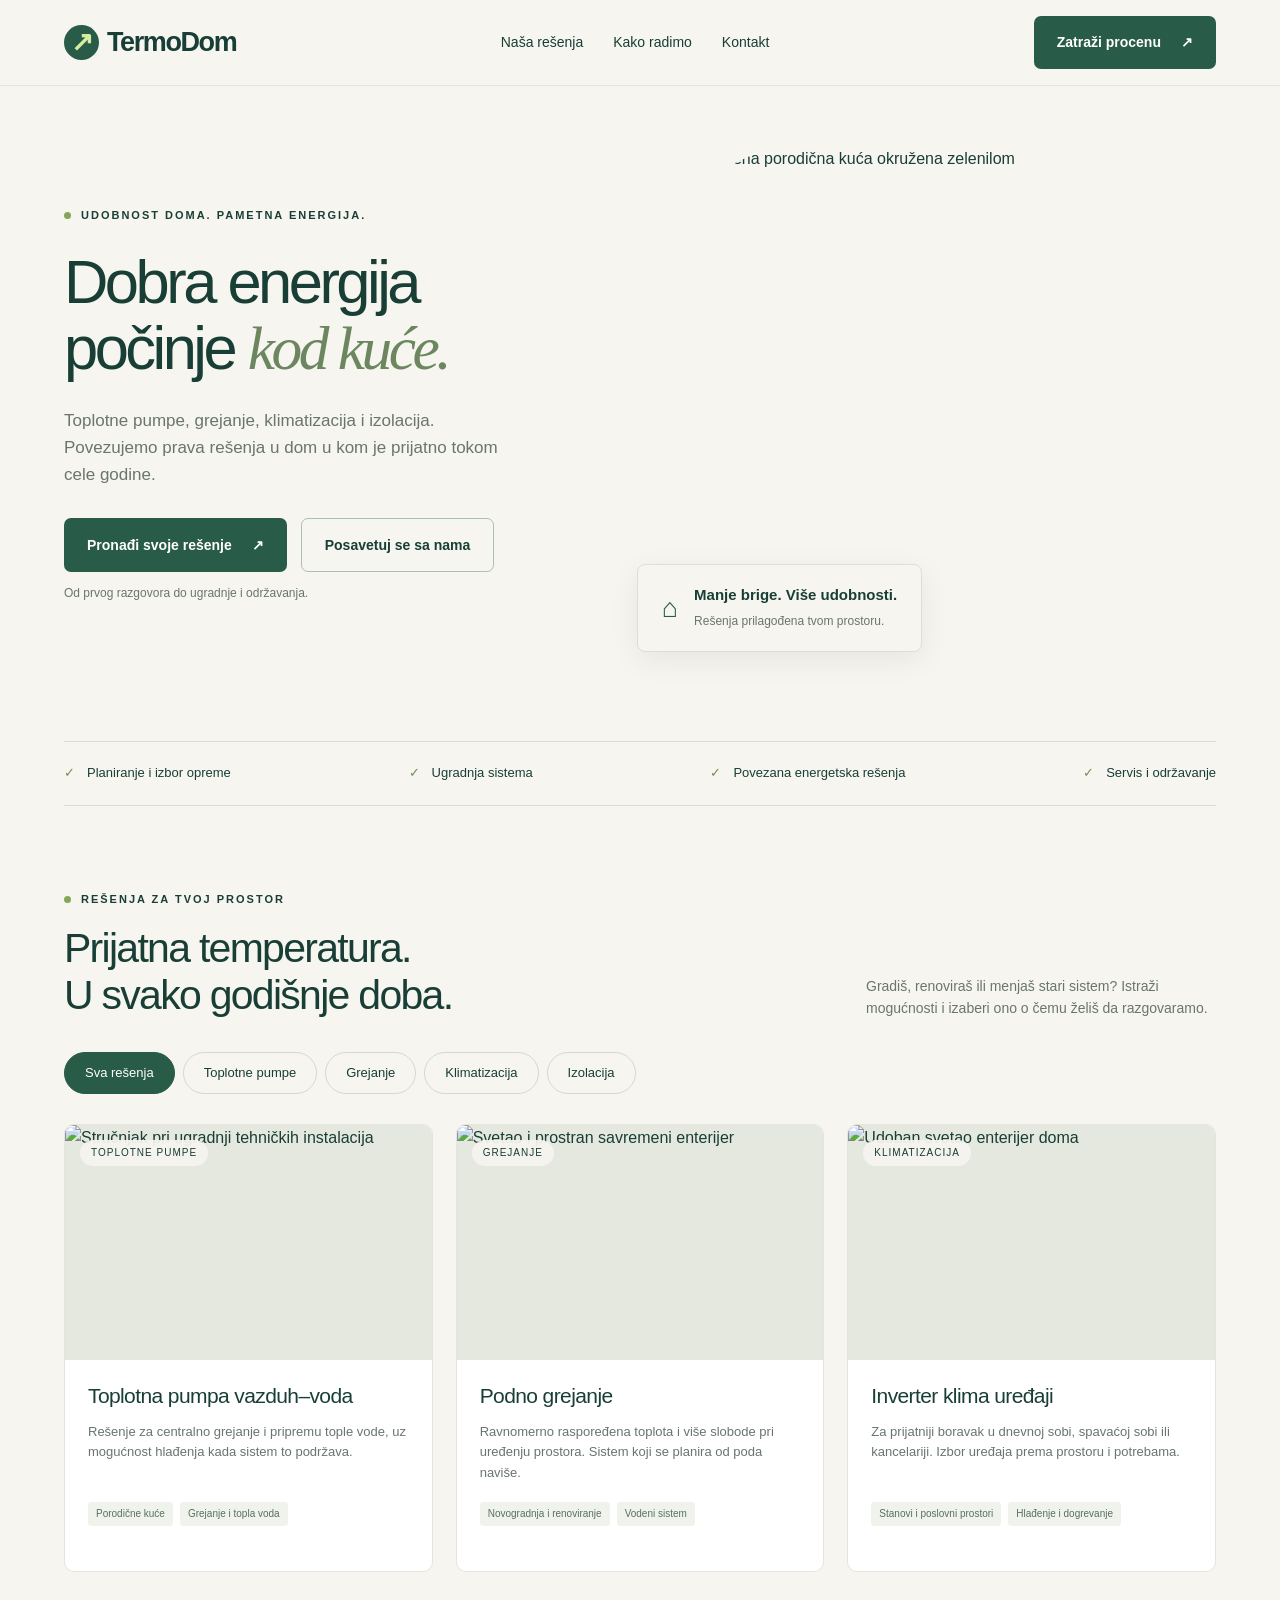
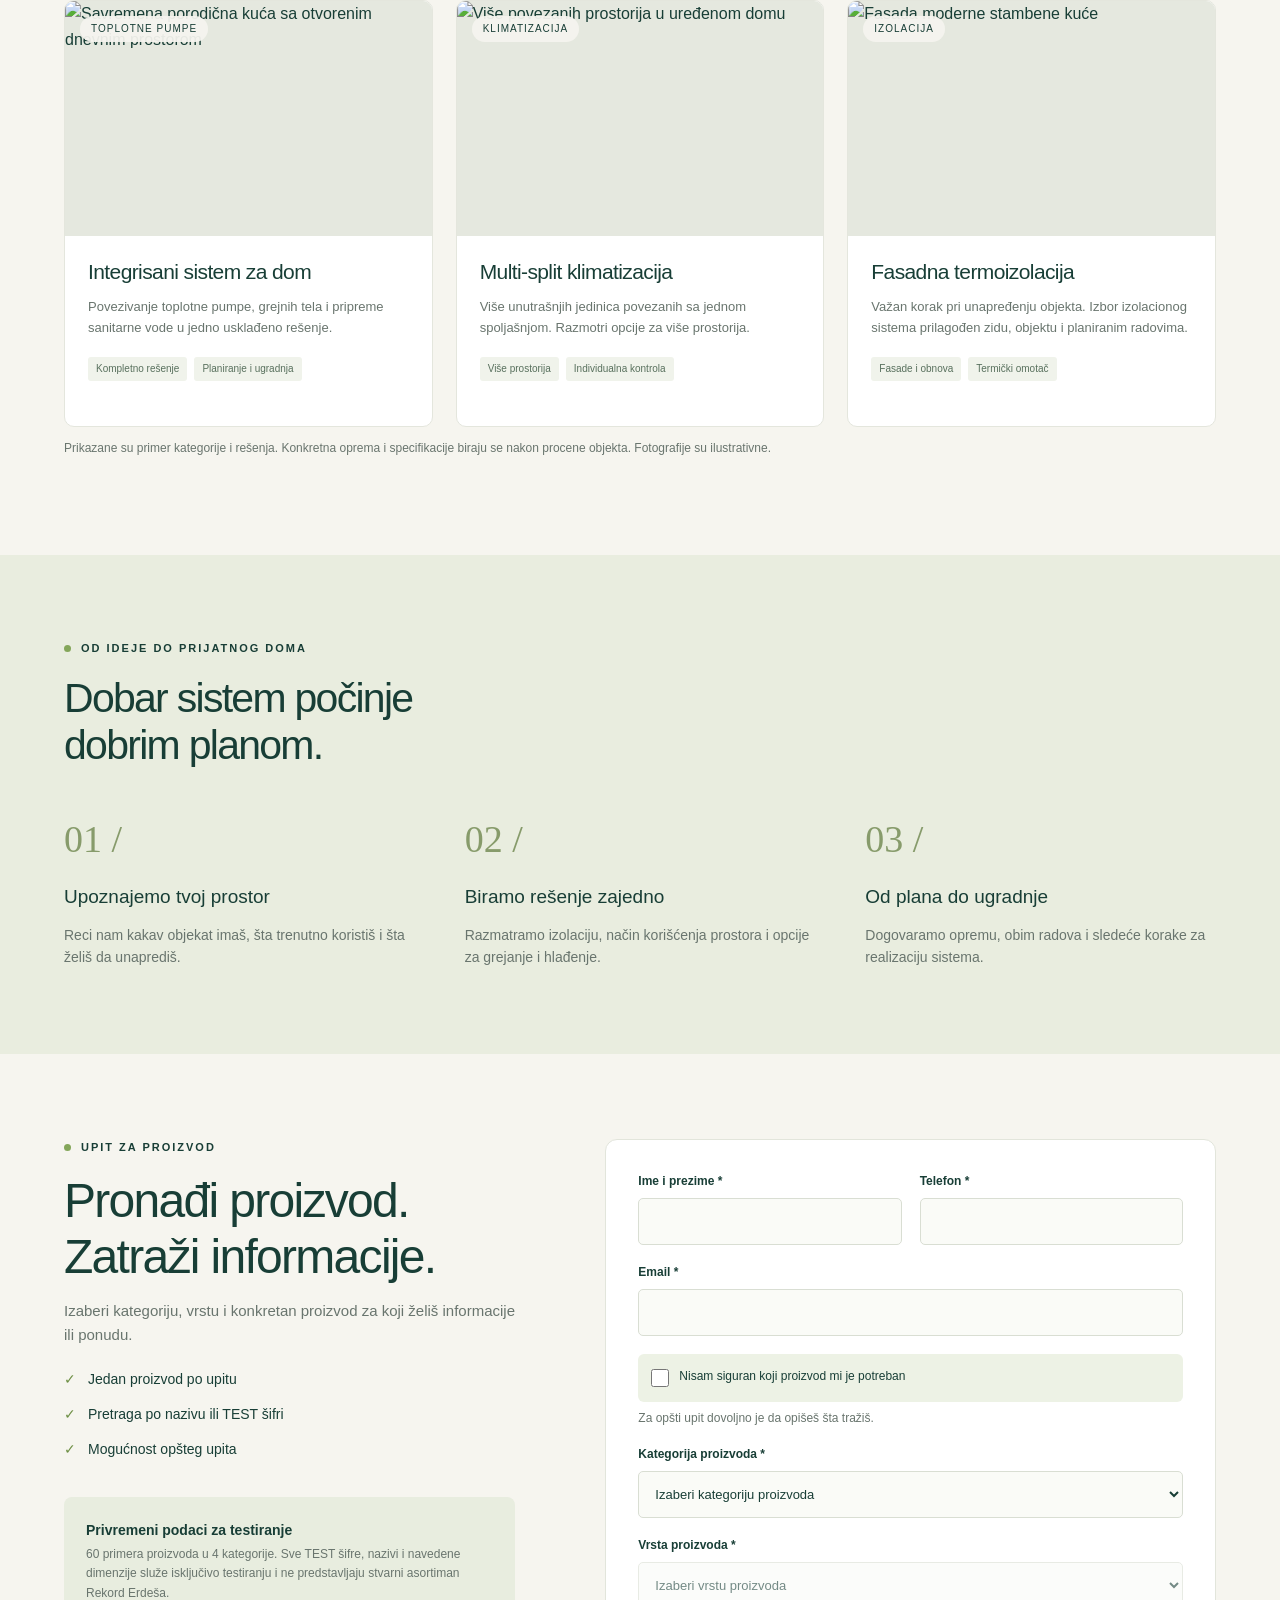
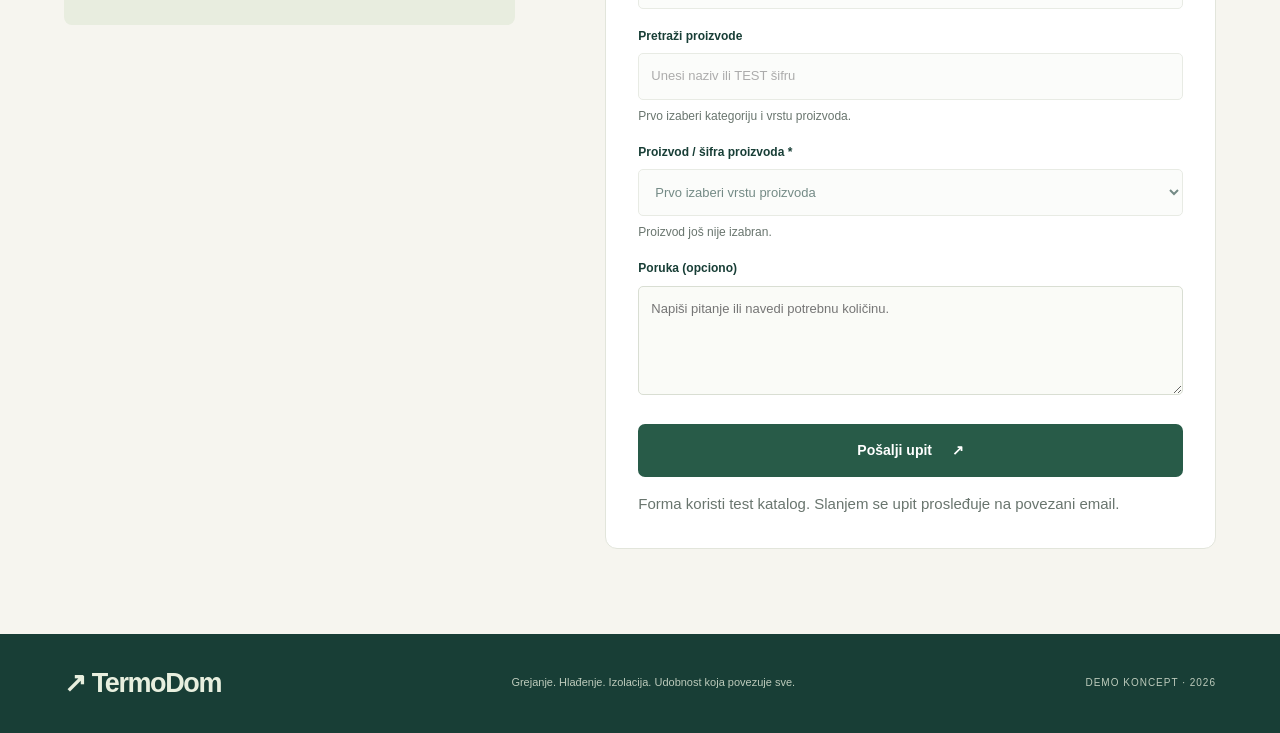
==== commit 119ac018: "Add files via upload" ====
--- a/index.html
+++ b/index.html
@@ -5,6 +5,8 @@
 <title>TermoDom — Dobra energija počinje kod kuće</title>
 <style>
 :root{--ink:#183e36;--green:#285b48;--lime:#d5ed9c;--cream:#f6f5ef;--muted:#69756e}*{box-sizing:border-box}html{scroll-behavior:smooth;scroll-padding-top:90px}body{margin:0;background:var(--cream);color:var(--ink);font-family:Arial,sans-serif;line-height:1.6}button,input,select,textarea{font:inherit}a{color:inherit;text-decoration:none}.wrap{width:min(1240px,90%);margin:auto}header{background:var(--cream);position:sticky;top:0;z-index:10;border-bottom:1px solid #183e3614}.nav{height:85px;display:flex;align-items:center;justify-content:space-between;gap:24px}.logo{font-size:27px;font-weight:800;letter-spacing:-1.4px}.logo span{display:inline-flex;background:var(--green);color:var(--lime);width:35px;height:35px;border-radius:50%;align-items:center;justify-content:center;margin-right:8px}nav{display:flex;gap:30px;font-size:14px}.btn{display:inline-flex;align-items:center;justify-content:center;gap:20px;border:0;background:var(--green);color:white;padding:15px 23px;border-radius:7px;font-weight:600;font-size:14px;cursor:pointer}.btn.light{background:var(--lime);color:var(--ink)}.btn.outline{background:transparent;border:1px solid #abc0b3;color:var(--ink)}.hero{display:grid;grid-template-columns:1fr 1.05fr;gap:70px;align-items:center;padding:60px 0 65px}.eyebrow{text-transform:uppercase;font-size:11px;font-weight:700;letter-spacing:2px;display:flex;align-items:center;gap:10px}.eyebrow:before{content:'';width:7px;height:7px;background:#84a65a;border-radius:50%}h1{font-size:clamp(44px,4.8vw,69px);line-height:1.07;letter-spacing:-3.5px;font-weight:500;margin:25px 0}h1 em{font-family:Georgia,serif;font-weight:400;color:#6c8760}p{color:var(--muted)}.lead{font-size:17px;max-width:440px;margin-bottom:29px}.actions{display:flex;gap:14px;flex-wrap:wrap}.small{font-size:12px}.hero-photo{position:relative}.hero-photo>img{width:100%;height:530px;object-fit:cover;border-radius:140px 10px 10px 10px;display:block}.photo-note{position:absolute;bottom:24px;left:-25px;background:var(--cream);border:1px solid #ddd;padding:18px 24px;border-radius:8px;box-shadow:0 8px 30px #0001;display:flex;gap:16px;align-items:center}.photo-note b{display:block;font-size:15px}.photo-note span{font-size:12px;color:var(--muted)}.seal{font-size:27px;color:var(--green)}.trust{border-top:1px solid #daddd3;border-bottom:1px solid #daddd3;padding:21px 0;display:flex;justify-content:space-between;gap:15px;font-size:13px}.trust span{display:flex;gap:12px;align-items:center}.trust i{font-style:normal;color:#709052}section{padding:85px 0}.section-head{display:flex;justify-content:space-between;align-items:end;gap:25px;margin-bottom:32px}h2{font-size:clamp(31px,3.2vw,44px);font-weight:500;line-height:1.15;letter-spacing:-1.7px;margin:17px 0 0}.section-head p{max-width:350px;font-size:14px;margin:0}.tabs{display:flex;gap:8px;flex-wrap:wrap;margin:30px 0}.tab{border:1px solid #d5dacf;background:transparent;border-radius:30px;padding:10px 20px;cursor:pointer;color:var(--ink);font-size:13px}.tab.active{background:var(--green);color:white;border-color:var(--green)}.grid{display:grid;grid-template-columns:repeat(3,1fr);gap:23px}.card{background:white;border:1px solid #e4e6dd;border-radius:10px;overflow:hidden;display:flex;flex-direction:column}.card[hidden]{display:none}.product-photo{height:235px;position:relative;background:#e5e8df}.product-photo img{width:100%;height:100%;object-fit:cover}.badge{position:absolute;top:15px;left:15px;background:#f6f5efee;padding:5px 11px;border-radius:20px;font-size:10px;text-transform:uppercase;letter-spacing:1px}.card-body{padding:23px;display:flex;flex:1;flex-direction:column}.card h3{font-size:21px;font-weight:500;line-height:1.25;margin:0 0 12px;letter-spacing:-.6px}.card p{font-size:13px;margin:0 0 18px}.tags{display:flex;gap:7px;flex-wrap:wrap;margin-top:auto;margin-bottom:22px}.tags span{font-size:10px;background:#f0f3eb;padding:4px 8px;border-radius:3px;color:#58705d}.pick{border:0;border-top:1px solid #e9ece3;background:none;color:var(--green);padding:16px 0 0;text-align:left;font-size:13px;font-weight:bold;cursor:pointer;display:flex;justify-content:space-between}.process{background:#e9eddf}.steps{display:grid;grid-template-columns:repeat(3,1fr);gap:50px;margin-top:40px}.step .number{font-family:Georgia,serif;font-size:38px;color:#879b6b}.step h3{font-size:19px;font-weight:500;margin:12px 0}.step p{font-size:14px;margin:0}.inquiry{display:grid;grid-template-columns:.85fr 1.15fr;gap:90px}.inquiry h2{font-size:48px}.inquiry p{font-size:15px}.checklist{padding:0;list-style:none;font-size:14px;line-height:2.5}.checklist li:before{content:'✓';margin-right:12px;color:#6d8f44}.contact-box{background:#e8eddf;padding:22px;border-radius:8px;margin-top:30px;font-size:14px}.contact-box b{display:block}.contact-box p{font-size:12px;margin:4px 0 0}form{background:white;border:1px solid #e2e5db;border-radius:12px;padding:32px}.fields{display:grid;grid-template-columns:1fr 1fr;gap:18px}.field.full{grid-column:1/-1}label{display:block;font-size:12px;font-weight:bold;margin-bottom:7px}input,select,textarea{width:100%;padding:12px;border:1px solid #d9ded3;background:#fafbf7;border-radius:5px;color:var(--ink);font-size:13px}textarea{resize:vertical}input:focus,select:focus,textarea:focus{outline:2px solid #8ca46d;outline-offset:2px}form .btn{width:100%;margin-top:22px}form .small{color:var(--muted);margin-bottom:0}#result{padding:12px;background:#e9f2df;border-radius:6px;font-size:13px;margin-top:16px}footer{background:var(--ink);color:#e8efdf;padding:28px 0}footer .wrap{display:flex;align-items:center;justify-content:space-between;gap:20px}footer p{color:#bdcbbc;font-size:11px;margin:0}.demo{font-size:10px;text-transform:uppercase;letter-spacing:1px;color:#bdcbbc}a:focus-visible,button:focus-visible{outline:3px solid #92b85b;outline-offset:4px}@media(min-width:1000px){.card:nth-child(n+4){margin-top:5px}}@media(max-width:900px){nav{gap:16px}.hero{gap:35px}.hero-photo>img{height:470px}h1{letter-spacing:-2px}.grid{grid-template-columns:repeat(2,1fr)}.inquiry{gap:35px}.trust{flex-wrap:wrap}.inquiry h2{font-size:38px}}@media(max-width:620px){.nav{height:72px}.nav>.btn{padding:10px 13px;font-size:11px}nav{display:none}.logo{font-size:23px}.logo span{width:29px;height:29px}.hero{grid-template-columns:1fr;padding:35px 0;gap:28px}h1{font-size:49px;margin:20px 0}.lead{font-size:15px}.hero-photo>img{height:330px;border-radius:75px 8px 8px 8px}.photo-note{left:12px;bottom:14px;padding:12px 17px}.trust{font-size:11px;gap:12px}.trust span{width:46%;gap:5px}section{padding:54px 0}.section-head{display:block}.section-head p{margin-top:18px}.grid{grid-template-columns:1fr}.product-photo{height:245px}.steps{grid-template-columns:1fr;gap:20px;margin-top:25px}.step{border-top:1px solid #cdd6c1;padding-top:15px}.step h3{margin:3px 0}.inquiry{grid-template-columns:1fr;gap:25px}.inquiry h2{font-size:39px}form{padding:22px}.fields{grid-template-columns:1fr}.field.full{grid-column:auto}footer .wrap{align-items:start;flex-direction:column}.tab{padding:8px 13px;font-size:12px}}
+
+.inquiry>*{min-width:0}.inquiry select{appearance:auto;min-height:47px;text-overflow:ellipsis}.inquiry input:disabled,.inquiry select:disabled{opacity:.6;cursor:not-allowed}.inquiry .help{font-size:12px;line-height:1.5;margin:7px 0 0}.general-label{display:flex;align-items:flex-start;gap:10px;padding:13px;background:#edf2e5;border-radius:6px;cursor:pointer;font-weight:500}.general-label input{width:18px;height:18px;flex-shrink:0;margin:2px 0;accent-color:var(--green)}.btn:disabled{opacity:.6;cursor:wait}
 </style>
 </head>
 <body>
@@ -13,7 +15,14 @@
 <div class="wrap"><div class="hero"><div><div class="eyebrow">Udobnost doma. Pametna energija.</div><h1>Dobra energija<br>počinje <em>kod kuće.</em></h1><p class="lead">Toplotne pumpe, grejanje, klimatizacija i izolacija. Povezujemo prava rešenja u dom u kom je prijatno tokom cele godine.</p><div class="actions"><a class="btn" href="#resenja">Pronađi svoje rešenje <span>↗</span></a><a class="btn outline" href="#upit">Posavetuj se sa nama</a></div><p class="small">Od prvog razgovora do ugradnje i održavanja.</p></div><div class="hero-photo"><img src="https://images.unsplash.com/photo-1600596542815-ffad4c1539a9?auto=format&fit=crop&w=1400&q=85" alt="Savremena porodična kuća okružena zelenilom" fetchpriority="high"><div class="photo-note"><div class="seal">⌂</div><div><b>Manje brige. Više udobnosti.</b><span>Rešenja prilagođena tvom prostoru.</span></div></div></div></div><div class="trust"><span><i>✓</i> Planiranje i izbor opreme</span><span><i>✓</i> Ugradnja sistema</span><span><i>✓</i> Povezana energetska rešenja</span><span><i>✓</i> Servis i održavanje</span></div></div>
 <section id="resenja" class="wrap"><div class="section-head"><div><div class="eyebrow">Rešenja za tvoj prostor</div><h2>Prijatna temperatura.<br>U svako godišnje doba.</h2></div><p>Gradiš, renoviraš ili menjaš stari sistem? Istraži mogućnosti i izaberi ono o čemu želiš da razgovaramo.</p></div><div class="tabs" role="group" aria-label="Filtriraj rešenja"><button class="tab active" data-filter="all" aria-pressed="true">Sva rešenja</button><button class="tab" data-filter="Toplotne pumpe" aria-pressed="false">Toplotne pumpe</button><button class="tab" data-filter="Grejanje" aria-pressed="false">Grejanje</button><button class="tab" data-filter="Klimatizacija" aria-pressed="false">Klimatizacija</button><button class="tab" data-filter="Izolacija" aria-pressed="false">Izolacija</button></div><div class="grid" id="products"></div><p class="small">Prikazane su primer kategorije i rešenja. Konkretna oprema i specifikacije biraju se nakon procene objekta. Fotografije su ilustrativne.</p></section>
 <section class="process" id="proces"><div class="wrap"><div class="eyebrow">Od ideje do prijatnog doma</div><h2>Dobar sistem počinje<br>dobrim planom.</h2><div class="steps"><div class="step"><div class="number">01 /</div><h3>Upoznajemo tvoj prostor</h3><p>Reci nam kakav objekat imaš, šta trenutno koristiš i šta želiš da unaprediš.</p></div><div class="step"><div class="number">02 /</div><h3>Biramo rešenje zajedno</h3><p>Razmatramo izolaciju, način korišćenja prostora i opcije za grejanje i hlađenje.</p></div><div class="step"><div class="number">03 /</div><h3>Od plana do ugradnje</h3><p>Dogovaramo opremu, obim radova i sledeće korake za realizaciju sistema.</p></div></div></div></section>
-<section id="upit" class="wrap inquiry"><div><div class="eyebrow">Hajde da razgovaramo</div><h2>Tvoj dom.<br>Naš sledeći projekat.</h2><p>Ne moraš unapred da znaš koji sistem ti je potreban. Opiši prostor i zajedno ćemo pronaći polaznu tačku.</p><ul class="checklist"><li>Savet pri izboru sistema</li><li>Rešenja za nove i postojeće objekte</li><li>Grejanje, hlađenje i izolacija na jednom mestu</li></ul><div class="contact-box"><b>Samo istražuješ mogućnosti?</b><p>Izaberi „Potreban mi je savet“ i napiši šta želiš da promeniš.</p></div></div><form id="inquiry-form" action="https://api.web3forms.com/submit" method="POST"><input type="hidden" name="access_key" value="0b4a48eb-df00-45ec-9954-5230d7d78b99"><input type="hidden" name="subject" value="Novi upit — TermoDom"><input type="hidden" name="from_name" value="TermoDom sajt"><input type="checkbox" name="botcheck" style="display:none" tabindex="-1" autocomplete="off" aria-hidden="true"><div class="fields"><div class="field"><label for="name">Ime i prezime *</label><input id="name" name="name" autocomplete="name" placeholder="Kako se zoveš?" required></div><div class="field"><label for="phone">Telefon *</label><input id="phone" name="phone" type="tel" autocomplete="tel" placeholder="060 123 4567" required></div><div class="field full"><label for="email">Email</label><input id="email" name="email" type="email" autocomplete="email" placeholder="tvoj@email.rs"></div><div class="field"><label for="category">Šta te zanima? *</label><select id="category" name="category" required><option value="Savet">Potreban mi je savet</option>Toplotne pumpe</option><option>Grejanje</option><option>Klimatizacija</option><option>Izolacija</option></select></div><div class="field"><label for="product">Rešenje</label><select id="product" name="product"><option value="">Želim preporuku</option></select></div><div class="field"><label for="location">Lokacija objekta</label><input id="location" name="location" placeholder="Grad ili mesto" autocomplete="address-level2"></div><div class="field"><label for="area">Površina objekta (m²)</label><input id="area" name="area" type="number" min="1" placeholder="npr. 120"></div><div class="field full"><label for="message">Reci nam nešto više</label><textarea id="message" name="message" rows="4" placeholder="Da li gradiš ili renoviraš? Kako se trenutno greješ?"></textarea></div></div><button class="btn" type="submit">Pošalji upit <span>↗</span></button><p class="small">Podaci iz forme koriste se za odgovor na tvoj upit.</p><div id="result" role="status" hidden></div></form></section>
+<section id="upit" class="wrap inquiry"><div><div class="eyebrow">Upit za proizvod</div><h2>Pronađi proizvod.<br>Zatraži informacije.</h2><p>Izaberi kategoriju, vrstu i konkretan proizvod za koji želiš informacije ili ponudu.</p><ul class="checklist"><li>Jedan proizvod po upitu</li><li>Pretraga po nazivu ili TEST šifri</li><li>Mogućnost opšteg upita</li></ul><div class="contact-box"><b>Privremeni podaci za testiranje</b><p>60 primera proizvoda u 4 kategorije. Sve TEST šifre, nazivi i navedene dimenzije služe isključivo testiranju i ne predstavljaju stvarni asortiman Rekord Erdeša.</p></div></div>
+<form id="inquiry-form" action="https://api.web3forms.com/submit" method="POST"><input type="hidden" name="access_key" value="0b4a48eb-df00-45ec-9954-5230d7d78b99"><input type="hidden" name="subject" value="Upit za proizvod — test interfejsa"><input type="hidden" name="from_name" value="Upit za proizvod"><input type="checkbox" name="botcheck" style="display:none" tabindex="-1" autocomplete="off" aria-hidden="true">
+<div class="fields"><div class="field"><label for="name">Ime i prezime *</label><input id="name" name="name" autocomplete="name" required></div><div class="field"><label for="phone">Telefon *</label><input id="phone" name="phone" type="tel" autocomplete="tel" required></div><div class="field full"><label for="email">Email *</label><input id="email" name="email" type="email" autocomplete="email" required></div>
+<div class="field full"><label class="general-label"><input type="checkbox" id="general"> Nisam siguran koji proizvod mi je potreban</label><p class="help">Za opšti upit dovoljno je da opišeš šta tražiš.</p></div>
+<div class="field full"><label for="category">Kategorija proizvoda *</label><select id="category" required></select></div><div class="field full"><label for="product-type">Vrsta proizvoda *</label><select id="product-type" required disabled></select></div>
+<div class="field full"><label for="product-search">Pretraži proizvode</label><input id="product-search" type="search" placeholder="Unesi naziv ili TEST šifru" disabled aria-describedby="search-help" autocomplete="off"><p class="help" id="search-help">Prvo izaberi kategoriju i vrstu proizvoda.</p></div>
+<div class="field full"><label for="product" id="product-label">Proizvod / šifra proizvoda *</label><select id="product" required disabled aria-describedby="selection-summary"></select><p class="help" id="selection-summary" role="status" aria-live="polite">Proizvod još nije izabran.</p></div>
+<div class="field full"><label for="message" id="message-label">Poruka (opciono)</label><textarea id="message" name="message" rows="4" placeholder="Napiši pitanje ili navedi potrebnu količinu." maxlength="5000"></textarea></div></div><button class="btn" type="submit" disabled id="send-inquiry">Pošalji upit <span>↗</span></button><p class="small">Forma koristi test katalog. Slanjem se upit prosleđuje na povezani email.</p><noscript>Za izbor proizvoda i slanje upita uključi JavaScript u pregledaču.</noscript><div id="result" role="status" aria-live="polite" hidden></div></form></section>
 </main><footer><div class="wrap"><div class="logo">↗ TermoDom</div><p>Grejanje. Hlađenje. Izolacija. Udobnost koja povezuje sve.</p><span class="demo">Demo koncept · 2026</span></div></footer>
 <script>
 const products=[
@@ -23,19 +32,10 @@
 {category:'Toplotne pumpe',name:'Integrisani sistem za dom',desc:'Povezivanje toplotne pumpe, grejnih tela i pripreme sanitarne vode u jedno usklađeno rešenje.',tags:['Kompletno rešenje','Planiranje i ugradnja'],img:'photo-1600607687920-4e2a09cf159d',alt:'Savremena porodična kuća sa otvorenim dnevnim prostorom'},
 {category:'Klimatizacija',name:'Multi-split klimatizacija',desc:'Više unutrašnjih jedinica povezanih sa jednom spoljašnjom. Razmotri opcije za više prostorija.',tags:['Više prostorija','Individualna kontrola'],img:'photo-1600210492486-724fe5c67fb0',alt:'Više povezanih prostorija u uređenom domu'},
 {category:'Izolacija',name:'Fasadna termoizolacija',desc:'Važan korak pri unapređenju objekta. Izbor izolacionog sistema prilagođen zidu, objektu i planiranim radovima.',tags:['Fasade i obnova','Termički omotač'],img:'photo-1600596542815-ffad4c1539a9',alt:'Fasada moderne stambene kuće'}];
-const grid=document.querySelector('#products'),category=document.querySelector('#category'),product=document.querySelector('#product');
-grid.innerHTML=products.map((p,i)=>`<article class="card" data-category="${p.category}"><div class="product-photo"><img src="https://images.unsplash.com/${p.img}?auto=format&fit=crop&w=800&q=80" loading="lazy" alt="${p.alt}"><span class="badge">${p.category}</span></div><div class="card-body"><h3>${p.name}</h3><p>${p.desc}</p><div class="tags">${p.tags.map(t=>`<span>${t}</span>`).join('')}</div><button class="pick" data-index="${i}">Zanima me ovo rešenje <span>↗</span></button></div></article>`).join('');
-function updateProducts(){product.innerHTML='<option value="">Želim preporuku</option>';products.filter(p=>p.category===category.value).forEach(p=>product.add(new Option(p.name,p.name)));document.querySelector('#result').hidden=true}
-category.addEventListener('change',updateProducts);
+const grid=document.querySelector('#products');
+grid.innerHTML=products.map(p=>`<article class="card" data-category="${p.category}"><div class="product-photo"><img src="https://images.unsplash.com/${p.img}?auto=format&fit=crop&w=800&q=80" loading="lazy" alt="${p.alt}"><span class="badge">${p.category}</span></div><div class="card-body"><h3>${p.name}</h3><p>${p.desc}</p><div class="tags">${p.tags.map(t=>`<span>${t}</span>`).join('')}</div></div></article>`).join('');
 document.querySelectorAll('.tab').forEach(tab=>tab.addEventListener('click',()=>{document.querySelectorAll('.tab').forEach(t=>{t.classList.toggle('active',t===tab);t.setAttribute('aria-pressed',String(t===tab))});document.querySelectorAll('.card').forEach(c=>c.hidden=tab.dataset.filter!=='all'&&c.dataset.category!==tab.dataset.filter)}));
-grid.addEventListener('click',e=>{const b=e.target.closest('.pick');if(!b)return;const p=products[Number(b.dataset.index)];category.value=p.category;updateProducts();product.value=p.name;document.querySelector('#upit').scrollIntoView({behavior:'smooth'});document.querySelector('#name').focus({preventScroll:true})});
-document.querySelector('#inquiry-form').addEventListener('submit',async e=>{
- e.preventDefault();const form=e.currentTarget,result=document.querySelector('#result'),button=form.querySelector('button[type="submit"]');if(button.disabled)return;
- const data=Object.fromEntries(new FormData(form));if(data.botcheck)return;delete data.botcheck;
- button.disabled=true;button.textContent='Slanje…';result.hidden=false;result.style.background='#e9f2df';result.textContent='Upit se šalje…';
- try{const response=await fetch(form.action,{method:'POST',headers:{'Content-Type':'application/json','Accept':'application/json'},body:JSON.stringify(data)});const reply=await response.json();if(!response.ok||!reply.success)throw Error('Submission failed');form.reset();updateProducts();result.textContent='Hvala! Tvoj upit je uspešno poslat.';result.hidden=false;}
- catch(error){result.style.background='#fbe8df';result.textContent='Slanje nije potvrđeno. Proveri internet vezu i pokušaj ponovo. Uneti podaci su sačuvani u formi.';result.hidden=false;}
- finally{button.disabled=false;button.innerHTML='Pošalji upit <span>↗</span>';}
-});
 </script>
+<script src="inquiry-products.test.js"></script>
+<script src="inquiry-form.js"></script>
 </body></html>
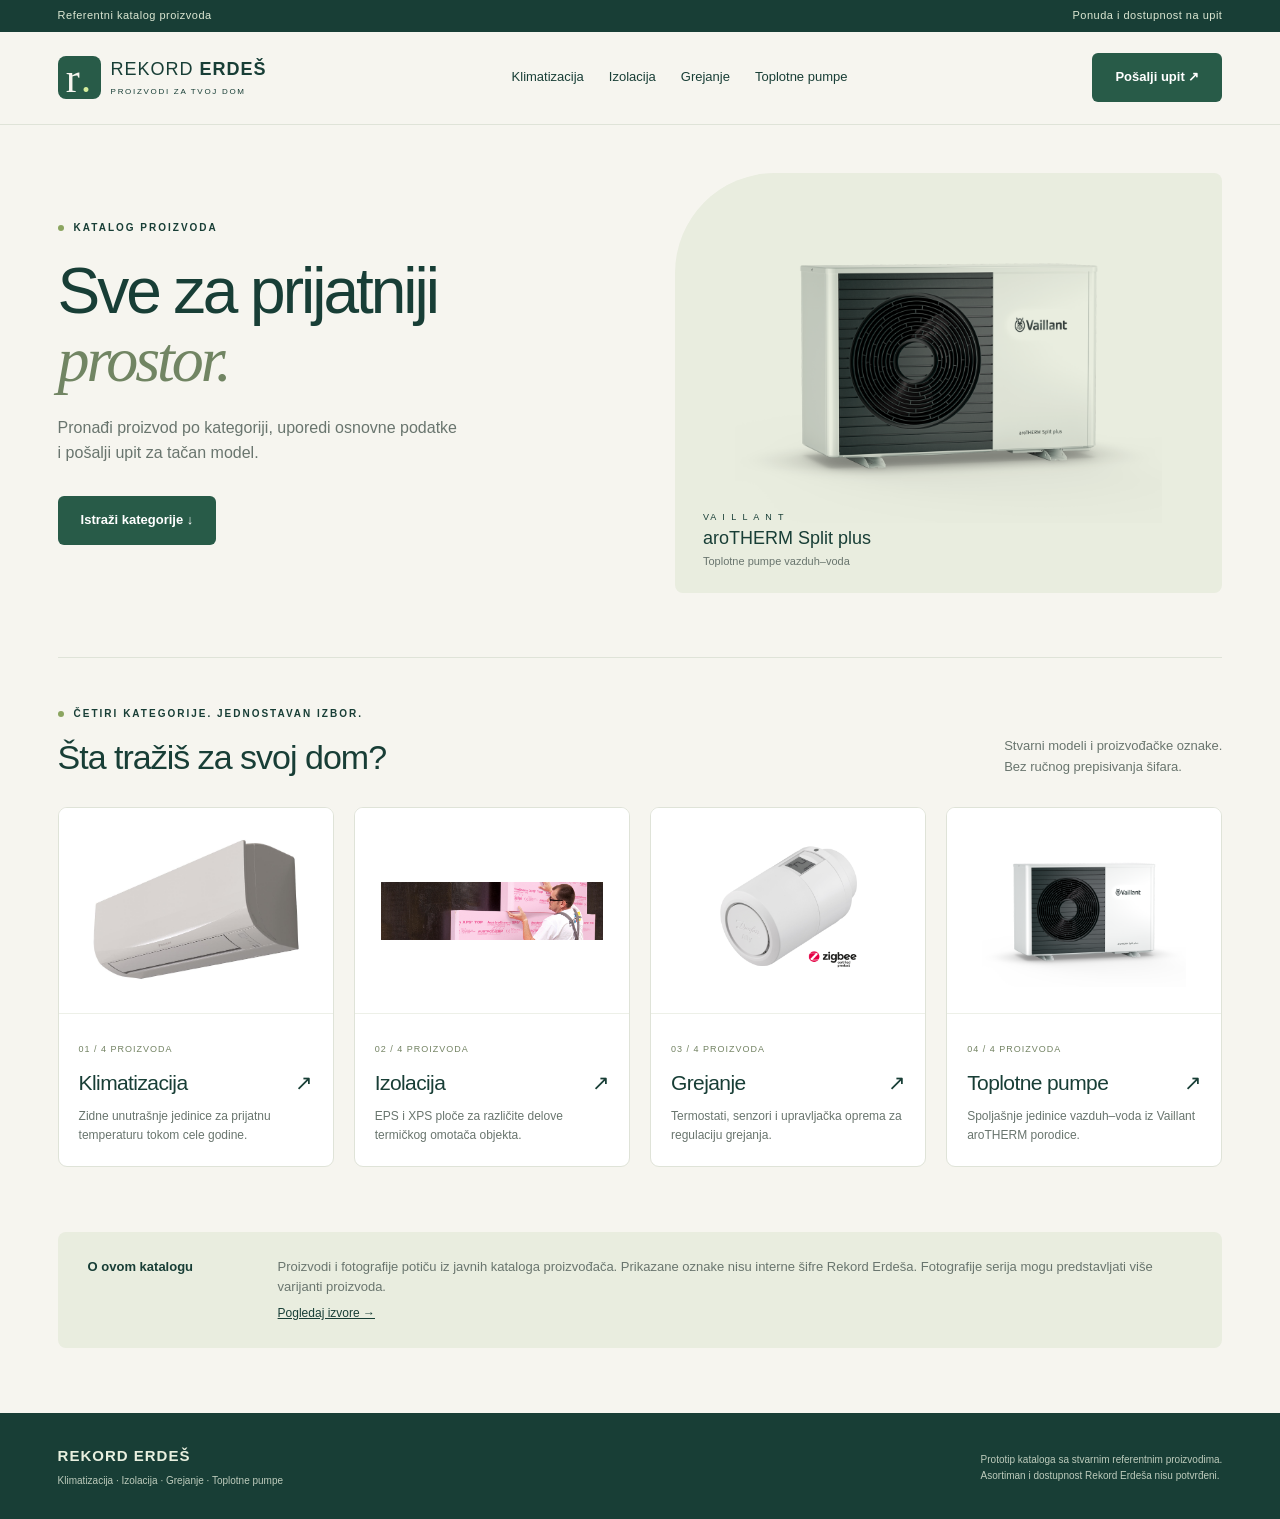
==== commit 4fff4fd4: "Add files via upload" ====
--- a/index.html
+++ b/index.html
@@ -1,41 +1 @@
-<!doctype html>
-<html lang="sr">
-<head>
-<meta charset="utf-8"><meta name="viewport" content="width=device-width,initial-scale=1">
-<title>TermoDom — Dobra energija počinje kod kuće</title>
-<style>
-:root{--ink:#183e36;--green:#285b48;--lime:#d5ed9c;--cream:#f6f5ef;--muted:#69756e}*{box-sizing:border-box}html{scroll-behavior:smooth;scroll-padding-top:90px}body{margin:0;background:var(--cream);color:var(--ink);font-family:Arial,sans-serif;line-height:1.6}button,input,select,textarea{font:inherit}a{color:inherit;text-decoration:none}.wrap{width:min(1240px,90%);margin:auto}header{background:var(--cream);position:sticky;top:0;z-index:10;border-bottom:1px solid #183e3614}.nav{height:85px;display:flex;align-items:center;justify-content:space-between;gap:24px}.logo{font-size:27px;font-weight:800;letter-spacing:-1.4px}.logo span{display:inline-flex;background:var(--green);color:var(--lime);width:35px;height:35px;border-radius:50%;align-items:center;justify-content:center;margin-right:8px}nav{display:flex;gap:30px;font-size:14px}.btn{display:inline-flex;align-items:center;justify-content:center;gap:20px;border:0;background:var(--green);color:white;padding:15px 23px;border-radius:7px;font-weight:600;font-size:14px;cursor:pointer}.btn.light{background:var(--lime);color:var(--ink)}.btn.outline{background:transparent;border:1px solid #abc0b3;color:var(--ink)}.hero{display:grid;grid-template-columns:1fr 1.05fr;gap:70px;align-items:center;padding:60px 0 65px}.eyebrow{text-transform:uppercase;font-size:11px;font-weight:700;letter-spacing:2px;display:flex;align-items:center;gap:10px}.eyebrow:before{content:'';width:7px;height:7px;background:#84a65a;border-radius:50%}h1{font-size:clamp(44px,4.8vw,69px);line-height:1.07;letter-spacing:-3.5px;font-weight:500;margin:25px 0}h1 em{font-family:Georgia,serif;font-weight:400;color:#6c8760}p{color:var(--muted)}.lead{font-size:17px;max-width:440px;margin-bottom:29px}.actions{display:flex;gap:14px;flex-wrap:wrap}.small{font-size:12px}.hero-photo{position:relative}.hero-photo>img{width:100%;height:530px;object-fit:cover;border-radius:140px 10px 10px 10px;display:block}.photo-note{position:absolute;bottom:24px;left:-25px;background:var(--cream);border:1px solid #ddd;padding:18px 24px;border-radius:8px;box-shadow:0 8px 30px #0001;display:flex;gap:16px;align-items:center}.photo-note b{display:block;font-size:15px}.photo-note span{font-size:12px;color:var(--muted)}.seal{font-size:27px;color:var(--green)}.trust{border-top:1px solid #daddd3;border-bottom:1px solid #daddd3;padding:21px 0;display:flex;justify-content:space-between;gap:15px;font-size:13px}.trust span{display:flex;gap:12px;align-items:center}.trust i{font-style:normal;color:#709052}section{padding:85px 0}.section-head{display:flex;justify-content:space-between;align-items:end;gap:25px;margin-bottom:32px}h2{font-size:clamp(31px,3.2vw,44px);font-weight:500;line-height:1.15;letter-spacing:-1.7px;margin:17px 0 0}.section-head p{max-width:350px;font-size:14px;margin:0}.tabs{display:flex;gap:8px;flex-wrap:wrap;margin:30px 0}.tab{border:1px solid #d5dacf;background:transparent;border-radius:30px;padding:10px 20px;cursor:pointer;color:var(--ink);font-size:13px}.tab.active{background:var(--green);color:white;border-color:var(--green)}.grid{display:grid;grid-template-columns:repeat(3,1fr);gap:23px}.card{background:white;border:1px solid #e4e6dd;border-radius:10px;overflow:hidden;display:flex;flex-direction:column}.card[hidden]{display:none}.product-photo{height:235px;position:relative;background:#e5e8df}.product-photo img{width:100%;height:100%;object-fit:cover}.badge{position:absolute;top:15px;left:15px;background:#f6f5efee;padding:5px 11px;border-radius:20px;font-size:10px;text-transform:uppercase;letter-spacing:1px}.card-body{padding:23px;display:flex;flex:1;flex-direction:column}.card h3{font-size:21px;font-weight:500;line-height:1.25;margin:0 0 12px;letter-spacing:-.6px}.card p{font-size:13px;margin:0 0 18px}.tags{display:flex;gap:7px;flex-wrap:wrap;margin-top:auto;margin-bottom:22px}.tags span{font-size:10px;background:#f0f3eb;padding:4px 8px;border-radius:3px;color:#58705d}.pick{border:0;border-top:1px solid #e9ece3;background:none;color:var(--green);padding:16px 0 0;text-align:left;font-size:13px;font-weight:bold;cursor:pointer;display:flex;justify-content:space-between}.process{background:#e9eddf}.steps{display:grid;grid-template-columns:repeat(3,1fr);gap:50px;margin-top:40px}.step .number{font-family:Georgia,serif;font-size:38px;color:#879b6b}.step h3{font-size:19px;font-weight:500;margin:12px 0}.step p{font-size:14px;margin:0}.inquiry{display:grid;grid-template-columns:.85fr 1.15fr;gap:90px}.inquiry h2{font-size:48px}.inquiry p{font-size:15px}.checklist{padding:0;list-style:none;font-size:14px;line-height:2.5}.checklist li:before{content:'✓';margin-right:12px;color:#6d8f44}.contact-box{background:#e8eddf;padding:22px;border-radius:8px;margin-top:30px;font-size:14px}.contact-box b{display:block}.contact-box p{font-size:12px;margin:4px 0 0}form{background:white;border:1px solid #e2e5db;border-radius:12px;padding:32px}.fields{display:grid;grid-template-columns:1fr 1fr;gap:18px}.field.full{grid-column:1/-1}label{display:block;font-size:12px;font-weight:bold;margin-bottom:7px}input,select,textarea{width:100%;padding:12px;border:1px solid #d9ded3;background:#fafbf7;border-radius:5px;color:var(--ink);font-size:13px}textarea{resize:vertical}input:focus,select:focus,textarea:focus{outline:2px solid #8ca46d;outline-offset:2px}form .btn{width:100%;margin-top:22px}form .small{color:var(--muted);margin-bottom:0}#result{padding:12px;background:#e9f2df;border-radius:6px;font-size:13px;margin-top:16px}footer{background:var(--ink);color:#e8efdf;padding:28px 0}footer .wrap{display:flex;align-items:center;justify-content:space-between;gap:20px}footer p{color:#bdcbbc;font-size:11px;margin:0}.demo{font-size:10px;text-transform:uppercase;letter-spacing:1px;color:#bdcbbc}a:focus-visible,button:focus-visible{outline:3px solid #92b85b;outline-offset:4px}@media(min-width:1000px){.card:nth-child(n+4){margin-top:5px}}@media(max-width:900px){nav{gap:16px}.hero{gap:35px}.hero-photo>img{height:470px}h1{letter-spacing:-2px}.grid{grid-template-columns:repeat(2,1fr)}.inquiry{gap:35px}.trust{flex-wrap:wrap}.inquiry h2{font-size:38px}}@media(max-width:620px){.nav{height:72px}.nav>.btn{padding:10px 13px;font-size:11px}nav{display:none}.logo{font-size:23px}.logo span{width:29px;height:29px}.hero{grid-template-columns:1fr;padding:35px 0;gap:28px}h1{font-size:49px;margin:20px 0}.lead{font-size:15px}.hero-photo>img{height:330px;border-radius:75px 8px 8px 8px}.photo-note{left:12px;bottom:14px;padding:12px 17px}.trust{font-size:11px;gap:12px}.trust span{width:46%;gap:5px}section{padding:54px 0}.section-head{display:block}.section-head p{margin-top:18px}.grid{grid-template-columns:1fr}.product-photo{height:245px}.steps{grid-template-columns:1fr;gap:20px;margin-top:25px}.step{border-top:1px solid #cdd6c1;padding-top:15px}.step h3{margin:3px 0}.inquiry{grid-template-columns:1fr;gap:25px}.inquiry h2{font-size:39px}form{padding:22px}.fields{grid-template-columns:1fr}.field.full{grid-column:auto}footer .wrap{align-items:start;flex-direction:column}.tab{padding:8px 13px;font-size:12px}}
-
-.inquiry>*{min-width:0}.inquiry select{appearance:auto;min-height:47px;text-overflow:ellipsis}.inquiry input:disabled,.inquiry select:disabled{opacity:.6;cursor:not-allowed}.inquiry .help{font-size:12px;line-height:1.5;margin:7px 0 0}.general-label{display:flex;align-items:flex-start;gap:10px;padding:13px;background:#edf2e5;border-radius:6px;cursor:pointer;font-weight:500}.general-label input{width:18px;height:18px;flex-shrink:0;margin:2px 0;accent-color:var(--green)}.btn:disabled{opacity:.6;cursor:wait}
-</style>
-</head>
-<body>
-<header><div class="wrap nav"><a class="logo" href="#"><span>↗</span>TermoDom</a><nav aria-label="Glavna navigacija"><a href="#resenja">Naša rešenja</a><a href="#proces">Kako radimo</a><a href="#upit">Kontakt</a></nav><a class="btn" href="#upit">Zatraži procenu <span>↗</span></a></div></header>
-<main>
-<div class="wrap"><div class="hero"><div><div class="eyebrow">Udobnost doma. Pametna energija.</div><h1>Dobra energija<br>počinje <em>kod kuće.</em></h1><p class="lead">Toplotne pumpe, grejanje, klimatizacija i izolacija. Povezujemo prava rešenja u dom u kom je prijatno tokom cele godine.</p><div class="actions"><a class="btn" href="#resenja">Pronađi svoje rešenje <span>↗</span></a><a class="btn outline" href="#upit">Posavetuj se sa nama</a></div><p class="small">Od prvog razgovora do ugradnje i održavanja.</p></div><div class="hero-photo"><img src="https://images.unsplash.com/photo-1600596542815-ffad4c1539a9?auto=format&fit=crop&w=1400&q=85" alt="Savremena porodična kuća okružena zelenilom" fetchpriority="high"><div class="photo-note"><div class="seal">⌂</div><div><b>Manje brige. Više udobnosti.</b><span>Rešenja prilagođena tvom prostoru.</span></div></div></div></div><div class="trust"><span><i>✓</i> Planiranje i izbor opreme</span><span><i>✓</i> Ugradnja sistema</span><span><i>✓</i> Povezana energetska rešenja</span><span><i>✓</i> Servis i održavanje</span></div></div>
-<section id="resenja" class="wrap"><div class="section-head"><div><div class="eyebrow">Rešenja za tvoj prostor</div><h2>Prijatna temperatura.<br>U svako godišnje doba.</h2></div><p>Gradiš, renoviraš ili menjaš stari sistem? Istraži mogućnosti i izaberi ono o čemu želiš da razgovaramo.</p></div><div class="tabs" role="group" aria-label="Filtriraj rešenja"><button class="tab active" data-filter="all" aria-pressed="true">Sva rešenja</button><button class="tab" data-filter="Toplotne pumpe" aria-pressed="false">Toplotne pumpe</button><button class="tab" data-filter="Grejanje" aria-pressed="false">Grejanje</button><button class="tab" data-filter="Klimatizacija" aria-pressed="false">Klimatizacija</button><button class="tab" data-filter="Izolacija" aria-pressed="false">Izolacija</button></div><div class="grid" id="products"></div><p class="small">Prikazane su primer kategorije i rešenja. Konkretna oprema i specifikacije biraju se nakon procene objekta. Fotografije su ilustrativne.</p></section>
-<section class="process" id="proces"><div class="wrap"><div class="eyebrow">Od ideje do prijatnog doma</div><h2>Dobar sistem počinje<br>dobrim planom.</h2><div class="steps"><div class="step"><div class="number">01 /</div><h3>Upoznajemo tvoj prostor</h3><p>Reci nam kakav objekat imaš, šta trenutno koristiš i šta želiš da unaprediš.</p></div><div class="step"><div class="number">02 /</div><h3>Biramo rešenje zajedno</h3><p>Razmatramo izolaciju, način korišćenja prostora i opcije za grejanje i hlađenje.</p></div><div class="step"><div class="number">03 /</div><h3>Od plana do ugradnje</h3><p>Dogovaramo opremu, obim radova i sledeće korake za realizaciju sistema.</p></div></div></div></section>
-<section id="upit" class="wrap inquiry"><div><div class="eyebrow">Upit za proizvod</div><h2>Pronađi proizvod.<br>Zatraži informacije.</h2><p>Izaberi kategoriju, vrstu i konkretan proizvod za koji želiš informacije ili ponudu.</p><ul class="checklist"><li>Jedan proizvod po upitu</li><li>Pretraga po nazivu ili TEST šifri</li><li>Mogućnost opšteg upita</li></ul><div class="contact-box"><b>Privremeni podaci za testiranje</b><p>60 primera proizvoda u 4 kategorije. Sve TEST šifre, nazivi i navedene dimenzije služe isključivo testiranju i ne predstavljaju stvarni asortiman Rekord Erdeša.</p></div></div>
-<form id="inquiry-form" action="https://api.web3forms.com/submit" method="POST"><input type="hidden" name="access_key" value="0b4a48eb-df00-45ec-9954-5230d7d78b99"><input type="hidden" name="subject" value="Upit za proizvod — test interfejsa"><input type="hidden" name="from_name" value="Upit za proizvod"><input type="checkbox" name="botcheck" style="display:none" tabindex="-1" autocomplete="off" aria-hidden="true">
-<div class="fields"><div class="field"><label for="name">Ime i prezime *</label><input id="name" name="name" autocomplete="name" required></div><div class="field"><label for="phone">Telefon *</label><input id="phone" name="phone" type="tel" autocomplete="tel" required></div><div class="field full"><label for="email">Email *</label><input id="email" name="email" type="email" autocomplete="email" required></div>
-<div class="field full"><label class="general-label"><input type="checkbox" id="general"> Nisam siguran koji proizvod mi je potreban</label><p class="help">Za opšti upit dovoljno je da opišeš šta tražiš.</p></div>
-<div class="field full"><label for="category">Kategorija proizvoda *</label><select id="category" required></select></div><div class="field full"><label for="product-type">Vrsta proizvoda *</label><select id="product-type" required disabled></select></div>
-<div class="field full"><label for="product-search">Pretraži proizvode</label><input id="product-search" type="search" placeholder="Unesi naziv ili TEST šifru" disabled aria-describedby="search-help" autocomplete="off"><p class="help" id="search-help">Prvo izaberi kategoriju i vrstu proizvoda.</p></div>
-<div class="field full"><label for="product" id="product-label">Proizvod / šifra proizvoda *</label><select id="product" required disabled aria-describedby="selection-summary"></select><p class="help" id="selection-summary" role="status" aria-live="polite">Proizvod još nije izabran.</p></div>
-<div class="field full"><label for="message" id="message-label">Poruka (opciono)</label><textarea id="message" name="message" rows="4" placeholder="Napiši pitanje ili navedi potrebnu količinu." maxlength="5000"></textarea></div></div><button class="btn" type="submit" disabled id="send-inquiry">Pošalji upit <span>↗</span></button><p class="small">Forma koristi test katalog. Slanjem se upit prosleđuje na povezani email.</p><noscript>Za izbor proizvoda i slanje upita uključi JavaScript u pregledaču.</noscript><div id="result" role="status" aria-live="polite" hidden></div></form></section>
-</main><footer><div class="wrap"><div class="logo">↗ TermoDom</div><p>Grejanje. Hlađenje. Izolacija. Udobnost koja povezuje sve.</p><span class="demo">Demo koncept · 2026</span></div></footer>
-<script>
-const products=[
-{category:'Toplotne pumpe',name:'Toplotna pumpa vazduh–voda',desc:'Rešenje za centralno grejanje i pripremu tople vode, uz mogućnost hlađenja kada sistem to podržava.',tags:['Porodične kuće','Grejanje i topla voda'],img:'photo-1621905251189-08b45d6a269e',alt:'Stručnjak pri ugradnji tehničkih instalacija'},
-{category:'Grejanje',name:'Podno grejanje',desc:'Ravnomerno raspoređena toplota i više slobode pri uređenju prostora. Sistem koji se planira od poda naviše.',tags:['Novogradnja i renoviranje','Vodeni sistem'],img:'photo-1503387762-592deb58ef4e',alt:'Svetao i prostran savremeni enterijer'},
-{category:'Klimatizacija',name:'Inverter klima uređaji',desc:'Za prijatniji boravak u dnevnoj sobi, spavaćoj sobi ili kancelariji. Izbor uređaja prema prostoru i potrebama.',tags:['Stanovi i poslovni prostori','Hlađenje i dogrevanje'],img:'photo-1631545806609-22d7bdb05554',alt:'Udoban svetao enterijer doma'},
-{category:'Toplotne pumpe',name:'Integrisani sistem za dom',desc:'Povezivanje toplotne pumpe, grejnih tela i pripreme sanitarne vode u jedno usklađeno rešenje.',tags:['Kompletno rešenje','Planiranje i ugradnja'],img:'photo-1600607687920-4e2a09cf159d',alt:'Savremena porodična kuća sa otvorenim dnevnim prostorom'},
-{category:'Klimatizacija',name:'Multi-split klimatizacija',desc:'Više unutrašnjih jedinica povezanih sa jednom spoljašnjom. Razmotri opcije za više prostorija.',tags:['Više prostorija','Individualna kontrola'],img:'photo-1600210492486-724fe5c67fb0',alt:'Više povezanih prostorija u uređenom domu'},
-{category:'Izolacija',name:'Fasadna termoizolacija',desc:'Važan korak pri unapređenju objekta. Izbor izolacionog sistema prilagođen zidu, objektu i planiranim radovima.',tags:['Fasade i obnova','Termički omotač'],img:'photo-1600596542815-ffad4c1539a9',alt:'Fasada moderne stambene kuće'}];
-const grid=document.querySelector('#products');
-grid.innerHTML=products.map(p=>`<article class="card" data-category="${p.category}"><div class="product-photo"><img src="https://images.unsplash.com/${p.img}?auto=format&fit=crop&w=800&q=80" loading="lazy" alt="${p.alt}"><span class="badge">${p.category}</span></div><div class="card-body"><h3>${p.name}</h3><p>${p.desc}</p><div class="tags">${p.tags.map(t=>`<span>${t}</span>`).join('')}</div></div></article>`).join('');
-document.querySelectorAll('.tab').forEach(tab=>tab.addEventListener('click',()=>{document.querySelectorAll('.tab').forEach(t=>{t.classList.toggle('active',t===tab);t.setAttribute('aria-pressed',String(t===tab))});document.querySelectorAll('.card').forEach(c=>c.hidden=tab.dataset.filter!=='all'&&c.dataset.category!==tab.dataset.filter)}));
-</script>
-<script src="inquiry-products.test.js"></script>
-<script src="inquiry-form.js"></script>
-</body></html>
+<!doctype html><html lang="sr-Latn"><head><meta charset="utf-8"><meta name="viewport" content="width=device-width,initial-scale=1"><meta name="description" content="Katalog proizvoda za klimatizaciju, izolaciju i grejanje. Pronađi model i pošalji upit."><title>Katalog proizvoda | Rekord Erdeš</title><link rel="stylesheet" href="catalog.css"></head><body><div class="topline"><div class="wrap">Referentni katalog proizvoda <span>Ponuda i dostupnost na upit</span></div></div><header><div class="wrap nav"><a class="logo" href="index.html"><span class="mark">r<span>.</span></span><span>REKORD <b>ERDEŠ</b><small>PROIZVODI ZA TVOJ DOM</small></span></a><nav aria-label="Kategorije proizvoda"><a href="klimatizacija.html" >Klimatizacija</a><a href="izolacija.html" >Izolacija</a><a href="grejanje.html" >Grejanje</a><a href="toplotne-pumpe.html" >Toplotne pumpe</a></nav><a href="upit.html" class="btn">Pošalji upit ↗</a></div></header><main><section class="wrap home-hero"><div><div class="eyebrow">Katalog proizvoda</div><h1>Sve za prijatniji<br><em>prostor.</em></h1><p>Pronađi proizvod po kategoriji, uporedi osnovne podatke i pošalji upit za tačan model.</p><a class="btn" href="#kategorije">Istraži kategorije ↓</a></div><div class="hero-product"><img src="assets/products/vaillant-split.png" alt="Vaillant aroTHERM Split plus"><div class="hero-caption"><span>VA I L L A N T</span><b>aroTHERM Split plus</b><small>Toplotne pumpe vazduh–voda</small></div></div></section><section class="wrap categories" id="kategorije"><div class="section-heading"><div><div class="eyebrow">Četiri kategorije. Jednostavan izbor.</div><h2>Šta tražiš za svoj dom?</h2></div><p>Stvarni modeli i proizvođačke oznake.<br>Bez ručnog prepisivanja šifara.</p></div><div class="category-grid"><a class="category-card" href="klimatizacija.html"><div class="category-img"><img src="assets/products/daikin-sensira.jpg" alt="Klimatizacija — primer proizvoda"></div><div class="category-info"><small>01 / 4 proizvoda</small><h2>Klimatizacija <span>↗</span></h2><p>Zidne unutrašnje jedinice za prijatnu temperaturu tokom cele godine.</p></div></a><a class="category-card" href="izolacija.html"><div class="category-img"><img src="assets/products/austrotherm-xps.jpg" alt="Izolacija — primer proizvoda"></div><div class="category-info"><small>02 / 4 proizvoda</small><h2>Izolacija <span>↗</span></h2><p>EPS i XPS ploče za različite delove termičkog omotača objekta.</p></div></a><a class="category-card" href="grejanje.html"><div class="category-img"><img src="assets/products/danfoss-ally.jpg" alt="Grejanje — primer proizvoda"></div><div class="category-info"><small>03 / 4 proizvoda</small><h2>Grejanje <span>↗</span></h2><p>Termostati, senzori i upravljačka oprema za regulaciju grejanja.</p></div></a><a class="category-card" href="toplotne-pumpe.html"><div class="category-img"><img src="assets/products/vaillant-split.png" alt="Toplotne pumpe — primer proizvoda"></div><div class="category-info"><small>04 / 4 proizvoda</small><h2>Toplotne pumpe <span>↗</span></h2><p>Spoljašnje jedinice vazduh–voda iz Vaillant aroTHERM porodice.</p></div></a></div></section><section class="wrap notice"><b>O ovom katalogu</b><p>Proizvodi i fotografije potiču iz javnih kataloga proizvođača. Prikazane oznake nisu interne šifre Rekord Erdeša. Fotografije serija mogu predstavljati više varijanti proizvoda.</p><a href="izvori.html">Pogledaj izvore →</a></section></main><footer><div class="wrap"><div><b>REKORD ERDEŠ</b><p>Klimatizacija · Izolacija · Grejanje · Toplotne pumpe</p></div><p>Prototip kataloga sa stvarnim referentnim proizvodima.<br>Asortiman i dostupnost Rekord Erdeša nisu potvrđeni.</p></div></footer><script src="catalog-data.js"></script></body></html>
--- a/catalog.css
+++ b/catalog.css
@@ -0,0 +1,3 @@
+:root{--ink:#183e36;--green:#285b48;--lime:#d5ed9c;--cream:#f6f5ef;--muted:#69756e;--line:#dfe3d8}*{box-sizing:border-box}html{scroll-behavior:smooth;scroll-padding-top:110px}body{margin:0;background:var(--cream);color:var(--ink);font-family:Arial,sans-serif;line-height:1.6}a{color:inherit;text-decoration:none}button,input,select,textarea{font:inherit}button,a,input,select,textarea{-webkit-tap-highlight-color:transparent}button{cursor:pointer}.wrap{width:min(1280px,91%);margin:auto}.topline{background:var(--ink);color:#dce7d3;font-size:11px;letter-spacing:.5px;padding:7px 0}.topline .wrap{display:flex;justify-content:space-between}header{background:var(--cream);border-bottom:1px solid var(--line);position:sticky;top:0;z-index:10}.nav{display:flex;align-items:center;justify-content:space-between;min-height:92px;gap:25px}.logo{display:flex;gap:10px;align-items:center;font-size:18px;line-height:1.2;letter-spacing:1px;white-space:nowrap}.logo small{display:block;font-size:8px;letter-spacing:1.7px;margin-top:6px}.mark{display:flex;background:var(--green);color:var(--cream);height:43px;width:43px;border-radius:8px;align-items:center;justify-content:center;font-family:Georgia,serif;font-size:42px;line-height:1}.mark>span{color:var(--lime)}nav{display:flex;gap:25px;font-size:13px}nav a{padding:10px 0}nav a[aria-current]{border-bottom:2px solid var(--green)}.btn{display:inline-flex;align-items:center;justify-content:center;background:var(--green);color:white;border:0;padding:14px 23px;border-radius:6px;font-size:13px;font-weight:600;cursor:pointer}.btn:hover{background:#1c4435}.btn:disabled{opacity:.6;cursor:wait}p{color:var(--muted)}.eyebrow{font-size:10px;text-transform:uppercase;letter-spacing:2px;font-weight:bold;display:flex;gap:10px;align-items:center}.eyebrow:before{content:'';width:6px;height:6px;display:block;border-radius:50%;background:#8ba560}h1{font-size:clamp(44px,5vw,72px);line-height:1.05;letter-spacing:-3px;font-weight:500;margin:22px 0}h1 em{font-family:Georgia,serif;color:#718563;font-weight:400}h2{font-size:34px;font-weight:500;line-height:1.2;letter-spacing:-1px}.home-hero{display:grid;grid-template-columns:1fr 1fr;gap:70px;align-items:center;padding:48px 0 64px}.home-hero p{max-width:400px;font-size:16px;margin-bottom:30px}.hero-product{position:relative;display:flex;align-items:center;justify-content:center;min-height:420px;background:#e9eddf;border-radius:100px 8px 8px 8px;overflow:hidden}.hero-product>img{width:82%;height:320px;object-fit:contain;margin-bottom:40px;mix-blend-mode:multiply}.hero-caption{position:absolute;bottom:22px;left:28px;display:flex;flex-direction:column;line-height:1.6}.hero-caption span{font-size:9px;letter-spacing:2px}.hero-caption b{font-weight:500;font-size:18px}.hero-caption small{font-size:11px;color:var(--muted)}.categories{border-top:1px solid var(--line);padding:48px 0 65px}.section-heading{display:flex;align-items:end;justify-content:space-between;gap:20px;margin-bottom:30px}.section-heading h2{margin:15px 0 0}.section-heading p{font-size:13px;margin:0}.category-grid{display:grid;grid-template-columns:repeat(4,1fr);gap:20px}.category-card{background:white;border:1px solid var(--line);border-radius:9px;overflow:hidden;transition:transform .2s,box-shadow .2s}.category-card:hover{transform:translateY(-4px);box-shadow:0 12px 30px #183e3610}.category-img{height:205px;background:#fff;padding:26px}.category-img img{width:100%;height:100%;object-fit:contain}.category-info{padding:20px;border-top:1px solid #edf0e8}.category-info small{font-size:9px;text-transform:uppercase;letter-spacing:1px;color:#738363}.category-info h2{font-size:21px;letter-spacing:-.6px;display:flex;justify-content:space-between;align-items:center;margin:10px 0}.category-info p{font-size:12px;line-height:1.6;margin-bottom:0}.notice{background:#e9eddf;padding:25px 30px;border-radius:8px;margin-bottom:65px;display:grid;grid-template-columns:170px 1fr;gap:6px 20px;font-size:13px}.notice p{margin:0}.notice a{grid-column:2;font-size:12px;text-decoration:underline}.category-page{padding:24px 0 60px}.breadcrumb{display:flex;gap:10px;font-size:11px;color:var(--muted);margin-bottom:35px}.breadcrumb a:hover{text-decoration:underline}.category-heading{display:flex;align-items:center;justify-content:space-between;padding-bottom:40px;gap:25px}.category-heading h1{font-size:52px;margin:15px 0}.category-heading p{margin:0;font-size:14px;max-width:540px}.category-count{display:flex;align-items:center;gap:15px}.category-count b{font-size:56px;font-weight:400;letter-spacing:-3px;color:#95a77b}.category-count span{font-size:11px;max-width:70px;color:var(--muted);line-height:1.5}.catalog-layout{display:grid;grid-template-columns:210px 1fr;gap:35px;border-top:1px solid var(--line);padding-top:28px}aside h2{font-size:12px;font-weight:bold;letter-spacing:0;margin:0 0 14px}aside>a{display:flex;align-items:center;justify-content:space-between;font-size:13px;padding:13px 12px;border-radius:5px;margin-bottom:3px}aside>a[aria-current]{background:var(--green);color:white}aside>a span{font-size:10px;opacity:.65}.aside-note{border-top:1px solid var(--line);margin-top:25px;padding:25px 8px;font-size:12px}.aside-note p{font-size:12px}.aside-note a{font-weight:bold;display:block;margin-top:12px}.listing{min-width:0}.catalog-toolbar{display:grid;grid-template-columns:1fr 230px;gap:12px}.catalog-toolbar input,.catalog-toolbar select{height:46px}.result-line{display:flex;justify-content:space-between;font-size:10px;color:var(--muted);padding:15px 0 20px}.product-grid{display:grid;grid-template-columns:repeat(3,minmax(0,1fr));gap:18px}.product-card{border:1px solid var(--line);border-radius:8px;background:white;overflow:hidden;display:flex;flex-direction:column}.product-visual{height:205px;padding:25px;background:white;position:relative;border-bottom:1px solid #f1f2ee;display:flex;align-items:center;justify-content:center}.product-visual img{max-width:100%;height:145px;object-fit:contain}.product-brand{position:absolute;top:12px;left:14px;font-size:9px;text-transform:uppercase;letter-spacing:1px;color:#6e7e6a;background:#f3f5ee;padding:3px 7px;border-radius:3px}.product-body{padding:19px;display:flex;flex:1;flex-direction:column}.product-type{font-size:9px;color:#7a896e;text-transform:uppercase;letter-spacing:.5px}.product-card h2{font-size:18px;line-height:1.35;letter-spacing:-.4px;margin:9px 0 14px}.product-code{background:#f1f4eb;border:1px solid #e5eadb;padding:8px 10px;border-radius:4px;margin-top:auto}.product-code span{display:block;font-size:9px;color:var(--muted)}.product-code b{font-size:11px;overflow-wrap:anywhere;font-family:Consolas,monospace;font-weight:500}.product-card p{font-size:11px;line-height:1.6;margin:13px 0 17px}.detail-button{border:0;border-top:1px solid var(--line);background:none;color:var(--green);padding:13px 0 0;text-align:left;font-weight:600;font-size:11px;display:flex;justify-content:space-between}.catalog-note{font-size:11px;max-width:800px;margin:28px 0 0}dialog{border:1px solid var(--line);border-radius:12px;padding:35px;width:min(740px,92vw);max-height:90dvh;color:var(--ink);background:var(--cream)}dialog::backdrop{background:#122a23a8}.close-dialog{position:absolute;top:10px;right:15px;font-size:26px;background:none;color:var(--ink);border:0;width:36px;height:36px}.detail-layout{display:grid;grid-template-columns:.8fr 1fr;gap:25px;align-items:start;margin-top:15px}.detail-layout>img{width:100%;height:260px;object-fit:contain;background:white;border-radius:6px;padding:15px}.detail-layout h2{font-size:25px;margin:12px 0}.detail-layout p{font-size:12px}.detail-layout dl{font-size:12px}.detail-layout dl>div{display:flex;justify-content:space-between;padding:8px 0;gap:15px;border-bottom:1px solid var(--line)}dd{margin:0;text-align:right}dt{color:var(--muted)}.source-link{font-size:12px;text-decoration:underline}.image-note{font-size:10px!important}.inquiry{padding:65px 0 75px;display:grid;grid-template-columns:.85fr 1.15fr;gap:80px}.inquiry>*{min-width:0}.inquiry h2{font-size:46px;margin:20px 0}.inquiry>div>p{font-size:15px}.checklist{padding:0;list-style:none;font-size:14px;line-height:2.5}.checklist li:before{content:'✓';margin-right:12px;color:#6d8f44}.contact-box{background:#e8eddf;padding:22px;border-radius:8px;margin-top:30px;font-size:14px}.contact-box b{display:block}.contact-box p{font-size:12px;margin:4px 0 0}form{background:white;border:1px solid var(--line);border-radius:12px;padding:30px}.fields{display:grid;grid-template-columns:1fr 1fr;gap:18px}.field.full{grid-column:1/-1}label{display:block;font-size:12px;font-weight:bold;margin-bottom:7px}input,select,textarea{width:100%;min-width:0;padding:12px;border:1px solid #d9ded3;background:#fafbf7;border-radius:5px;color:var(--ink);font-size:13px}textarea{resize:vertical}input:focus,select:focus,textarea:focus{outline:2px solid #8ca46d;outline-offset:2px}select{min-height:47px;text-overflow:ellipsis}input:disabled,select:disabled{opacity:.6;cursor:not-allowed}form .btn{width:100%;margin-top:22px}.small{font-size:11px}.inquiry .help{font-size:12px;line-height:1.5;margin:7px 0 0}.general-label{display:flex;align-items:flex-start;gap:10px;padding:13px;background:#edf2e5;border-radius:6px;cursor:pointer;font-weight:500}.general-label input{width:18px;height:18px;flex-shrink:0;margin:2px 0;accent-color:var(--green)}#result{padding:12px;background:#e9f2df;border-radius:6px;font-size:13px;margin-top:16px}.sources{padding:35px 0 70px;max-width:850px}.sources h1{font-size:48px}.sources article{border-bottom:1px solid var(--line);padding:18px 0}.sources h2{font-size:20px;letter-spacing:0}.sources p,.sources a{font-size:13px}.sources a{text-decoration:underline}footer{background:var(--ink);color:#e8efdf;padding:30px 0}footer .wrap{display:flex;align-items:center;justify-content:space-between;gap:20px}footer b{font-size:15px;letter-spacing:1px}footer p{color:#bdcbbc;font-size:10px;margin:4px 0 0}.sr-only{position:absolute;width:1px;height:1px;padding:0;margin:-1px;overflow:hidden;clip:rect(0,0,0,0);white-space:nowrap;border:0}:focus-visible{outline:3px solid #8eaa61;outline-offset:4px}[hidden]{display:none!important}@media(max-width:1100px){nav{gap:14px;font-size:12px}.product-grid{grid-template-columns:repeat(2,minmax(0,1fr))}.category-grid{grid-template-columns:repeat(2,1fr)}.home-hero{gap:30px}.catalog-layout{grid-template-columns:180px 1fr;gap:25px}.inquiry{gap:35px}}@media(max-width:760px){.nav{flex-wrap:wrap;gap:14px;padding-top:15px;padding-bottom:12px;min-height:80px}.logo{font-size:15px}.logo small{font-size:7px}.mark{width:35px;height:35px;font-size:35px}.nav>.btn{padding:11px 15px;font-size:11px}nav{order:3;width:100%;justify-content:space-between;gap:10px;overflow:auto;font-size:11px}nav a{white-space:nowrap;padding:4px 0}.home-hero{grid-template-columns:1fr;padding:35px 0;gap:25px}h1{font-size:52px}.home-hero p{font-size:15px}.hero-product{min-height:315px;border-radius:70px 8px 8px 8px}.hero-product>img{height:235px}.hero-caption{bottom:15px}.categories{padding:35px 0}.section-heading{display:block}.section-heading h2{font-size:29px}.section-heading p{margin-top:18px}.category-grid{gap:13px}.category-img{height:165px;padding:20px}.category-info{padding:15px}.category-info h2{font-size:17px}.category-info p{font-size:11px}.notice{grid-template-columns:1fr;margin-bottom:35px;padding:22px}.notice a{grid-column:auto}.category-page{padding-top:20px}.breadcrumb{margin-bottom:25px}.category-heading{padding-bottom:25px}.category-heading h1{font-size:39px;letter-spacing:-1.7px}.category-heading p{font-size:13px}.category-count{display:none}.catalog-layout{grid-template-columns:1fr;gap:20px;padding-top:18px}aside{display:flex;gap:7px;overflow:auto;padding-bottom:5px}aside h2,.aside-note{display:none}aside>a{flex-shrink:0;padding:8px 12px;border:1px solid var(--line);font-size:11px}aside>a span{margin-left:10px}.catalog-toolbar{grid-template-columns:1fr 1fr;gap:8px}.catalog-toolbar input,.catalog-toolbar select{font-size:12px}.result-line{font-size:9px;gap:15px}.product-grid{gap:12px}.product-visual{height:170px;padding:20px}.product-visual img{height:120px}.product-body{padding:14px}.product-card h2{font-size:16px}.product-code b{font-size:10px}.product-card p{font-size:11px}.inquiry{grid-template-columns:1fr;padding:35px 0;gap:25px}.inquiry h2{font-size:38px}form{padding:22px}.fields{grid-template-columns:1fr}.field.full{grid-column:auto}.detail-layout{grid-template-columns:1fr}.detail-layout>img{height:210px}dialog{padding:28px 22px}.topline{font-size:9px}.topline span{display:none}footer .wrap{flex-direction:column;align-items:flex-start}}@media(max-width:480px){.category-grid,.product-grid{grid-template-columns:1fr}.catalog-toolbar{grid-template-columns:1fr}.product-visual{height:230px}.product-visual img{height:180px}.category-img{height:200px}.category-info h2{font-size:21px}}
+
+@media(max-width:480px){.product-card h2{font-size:20px}.product-card p{font-size:13px}.product-code b{font-size:12px}.product-code span{font-size:11px}.product-type{font-size:10px}.detail-button{font-size:13px}.product-body{padding:20px}}
